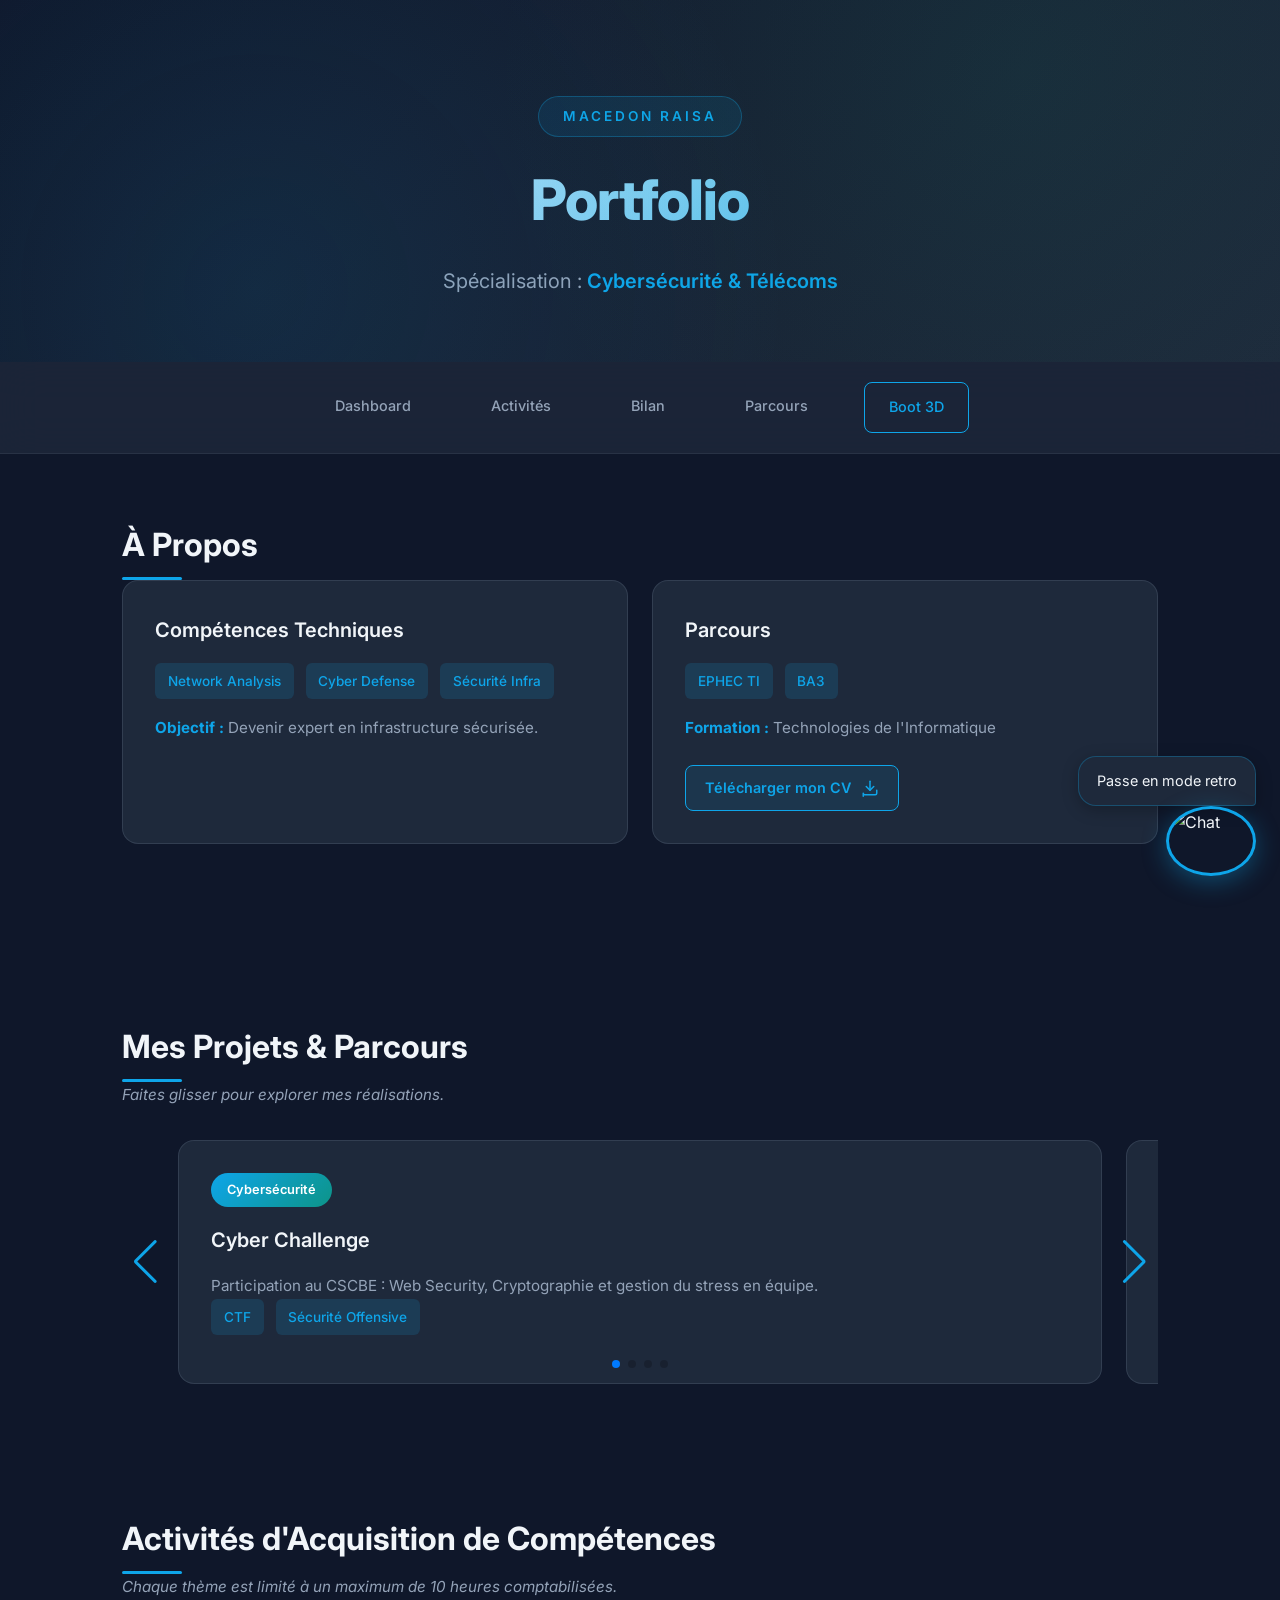
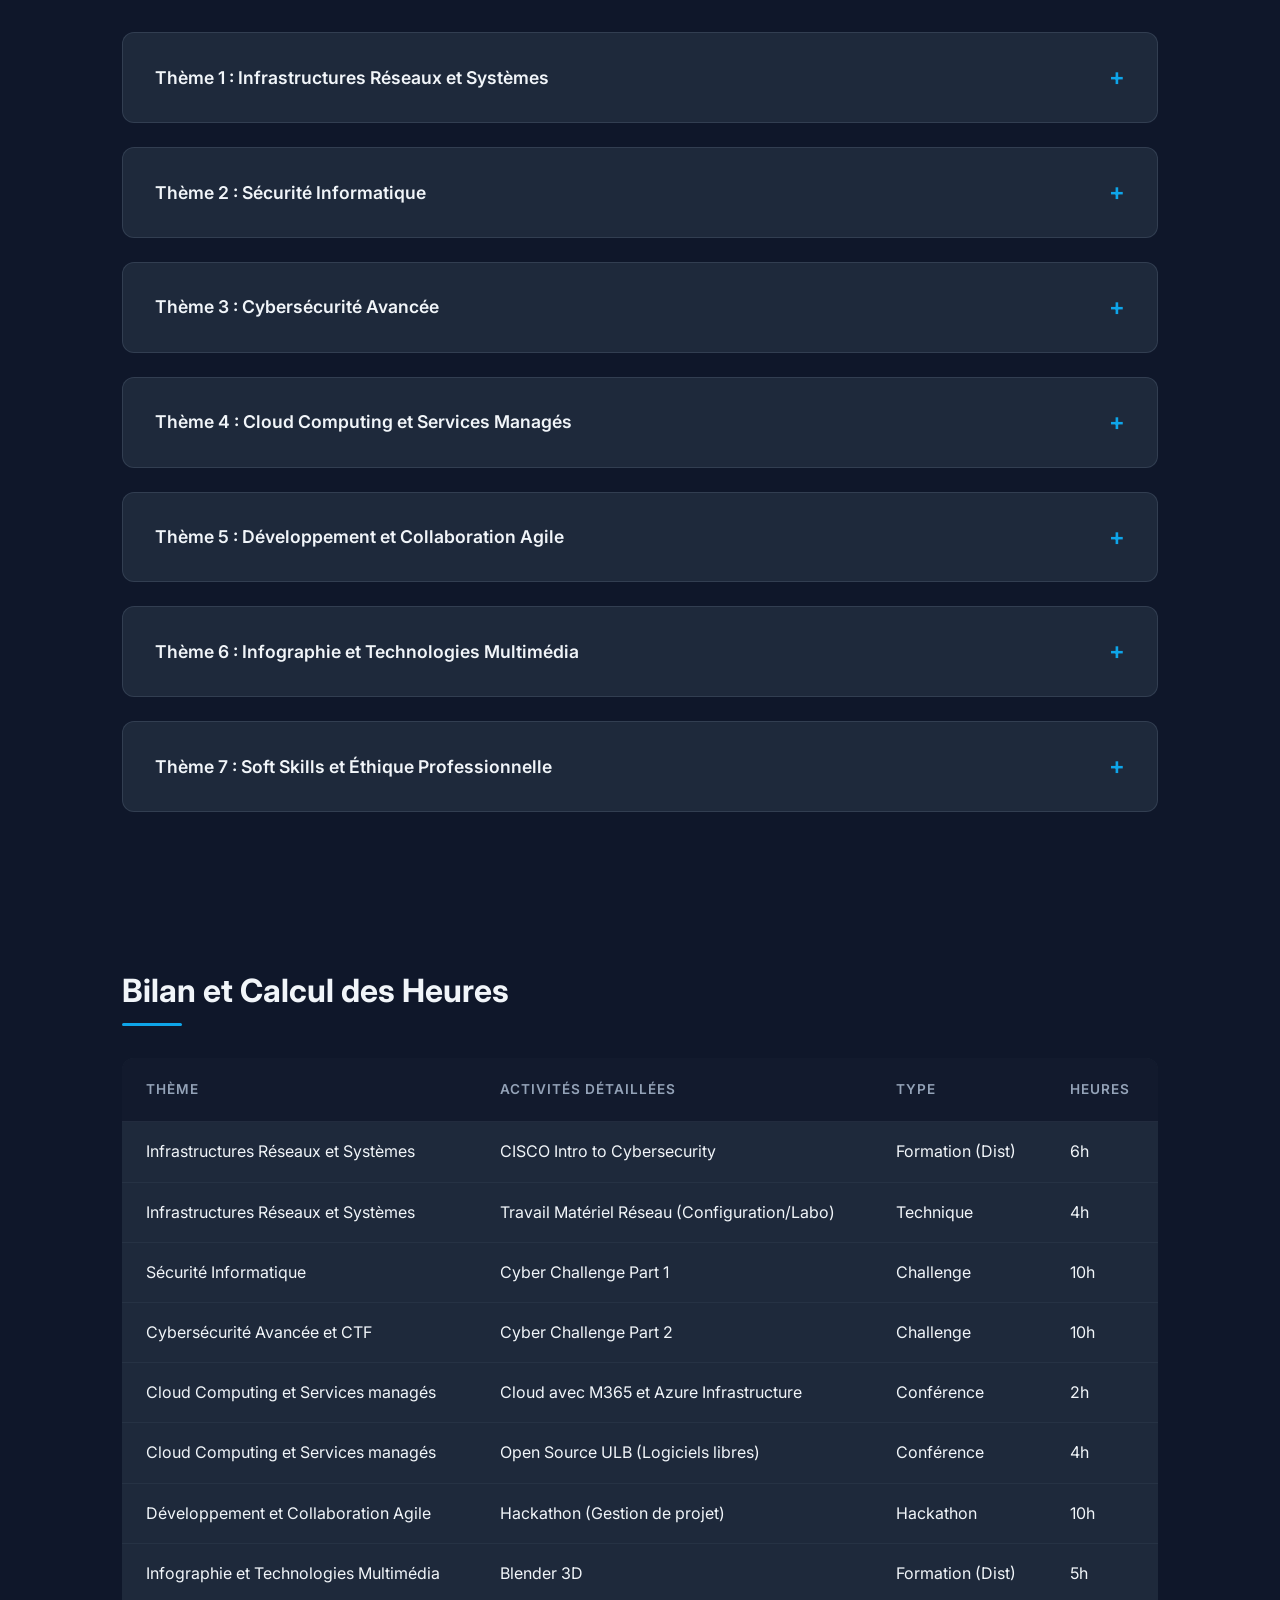
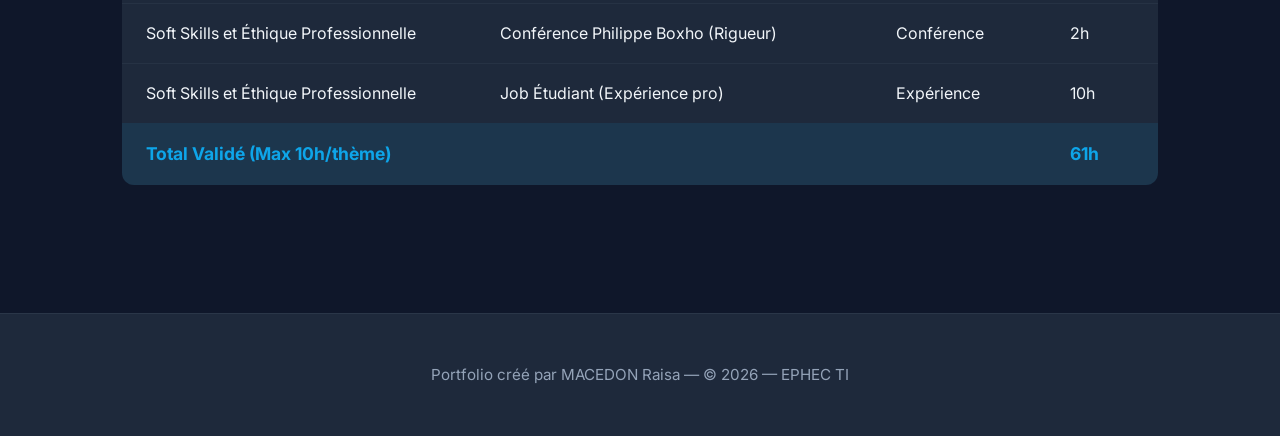
==== index.html @ e57b19bb "carroussel" ====
<!DOCTYPE html>
<html lang="fr">
<head>
    <meta charset="UTF-8">
    <meta name="viewport" content="width=device-width, initial-scale=1.0">
    <title>Portfolio IT | Spécialisation Cybersécurité & Télécoms</title>
    <link rel="stylesheet" href="style.css">
    <link rel="icon" href="data:,">
    <link rel="preconnect" href="https://fonts.googleapis.com">
    <link rel="preconnect" href="https://fonts.gstatic.com" crossorigin>
    <link href="https://fonts.googleapis.com/css2?family=Inter:wght@400;500;600;700;800&display=swap" rel="stylesheet">
        <!-- Styles Swiper -->
    <link rel="stylesheet" href="https://cdn.jsdelivr.net/npm/swiper@11/swiper-bundle.min.css" />
    <!-- Script Swiper -->
    <script src="https://cdn.jsdelivr.net/npm/swiper@11/swiper-bundle.min.js"></script>
</head>
<body>
    <div id="site-classique">
        <header>
            <p class="tagline">MACEDON RAISA</p>
            <h1>Portfolio </h1>
            <p>Spécialisation : <strong>Cybersécurité & Télécoms</strong></p>
        </header>

        <nav>
            <a href="#projet">Dashboard</a>
            <a href="#activites">Activités</a>
            <a href="#bilan">Bilan</a>
            <a href="#parcours">Parcours</a> <!-- Nouveau lien -->
            <a href="retro.html">Boot 3D</a>
        </nav>

        <section id="projet">
            <h2>À Propos</h2>
            <div class="grid-container">
                <div class="card" style="--index: 0">
                    <h3>Compétences Techniques</h3>
                    <div class="skills-grid">
                        <span>Network Analysis</span>
                        <span>Cyber Defense</span>
                        <span>Sécurité Infra</span>
                    </div>
                    <p><strong>Objectif :</strong> Devenir expert en infrastructure sécurisée.</p>
                </div>
                <div class="card" style="--index: 1">
                    <h3>Parcours</h3>
                    <div class="skills-grid">
                        <span>EPHEC TI</span>
                        <span>BA3</span>
                    </div>
                    <p><strong>Formation :</strong> Technologies de l'Informatique</p>
               
                    <a href="cv.pdf" download="CV_MACEDON_Raisa.pdf" class="download-btn">
                        <span>Télécharger mon CV</span>
                        <svg xmlns="http://www.w3.org/2000/svg" width="18" height="18" viewBox="0 0 24 24" fill="none" stroke="currentColor" stroke-width="2" stroke-linecap="round" stroke-linejoin="round"><path d="M21 15v4a2 2 0 0 1-2 2H5a2 2 0 0 1-2-2v4"></path><polyline points="7 10 12 15 17 10"></polyline><line x1="12" y1="15" x2="12" y2="3"></line></svg>
                    </a>
                </div>
            </div>
        </section>
        

        <section id="parcours">
            <h2>Mes Projets & Parcours</h2>
            <p class="info-note">Faites glisser pour explorer mes réalisations.</p>

            <!-- Slider container -->
            <div class="swiper mySwiper">
                <div class="swiper-wrapper">
                    <!-- Projet 1 -->
                    <div class="swiper-slide">
                        <div class="card">
                            <span class="hours-tag">Cybersécurité</span>
                            <h3>Cyber Challenge</h3>
                            <p>Participation au CSCBE : Web Security, Cryptographie et gestion du stress en équipe.</p>
                            <div class="skills-grid"><span>CTF</span><span>Sécurité Offensive</span></div>
                        </div>
                    </div>
                    <!-- Projet 2 -->
                    <div class="swiper-slide">
                        <div class="card">
                            <span class="hours-tag">Réseau</span>
                            <h3>Infrastructure CISCO</h3>
                            <p>Configuration de VLANs et NAT sur routeurs physiques pour isoler les flux critiques.</p>
                            <div class="skills-grid"><span>Cisco IOS</span><span>VLAN</span></div>
                        </div>
                    </div>
                    <!-- Projet 3 -->
                    <div class="swiper-slide">
                        <div class="card">
                            <span class="hours-tag">IA & Dev</span>
                            <h3>Hackathon BeCentral</h3>
                            <p>Création d'un prototype d'IA locale avec méthodes Agiles pour l'opérateur "Hey".</p>
                            <div class="skills-grid"><span>LLM</span><span>Agile</span></div>
                        </div>
                    </div>
                    <!-- Projet 4 -->
                    <div class="swiper-slide">
                        <div class="card">
                            <span class="hours-tag">3D Design</span>
                            <h3>Portfolio Blender</h3>
                            <p>Modélisation 3D et intégration Three.js pour une expérience utilisateur immersive.</p>
                            <div class="skills-grid"><span>3D</span><span>Three.js</span></div>
                        </div>
                    </div>
                </div>

                <!-- Navigation buttons (placés à l'extérieur du wrapper pour ne pas gêner) -->
                <div class="swiper-button-next"></div>
                <div class="swiper-button-prev"></div>
                <div class="swiper-pagination"></div>
            </div>
        </section>

        

        <section id="activites">
            <h2>Activités d'Acquisition de Compétences</h2>
            <p class="info-note">Chaque thème est limité à un maximum de 10 heures comptabilisées.</p>
            
            <details class="activity-card" id="theme-1">
                <summary>Thème 1 : Infrastructures Réseaux et Systèmes</summary>
                <div class="details-content">
                    <span class="hours-tag">10 Heures</span>
                    <p><strong>Activités :</strong> CISCO Intro to Cybersecurity (11/2023) & Labos Matériel Physique (04/2024)</p>
                    <div class="reflexion">
                        <strong>Analyse Réflexive</strong>
                        <p id="contenu-reflexion-1"></p>
                    </div>
                </div>
            </details>

            <details class="activity-card" id="theme-2">
                <summary>Thème 2 : Sécurité Informatique</summary>
                <div class="details-content">
                    <span class="hours-tag">10 Heures</span>
                    <p><strong>Activité :</strong> Cyber Challenge Part 1 (03/2023)</p>
                    <div class="reflexion">
                        <strong>Analyse Réflexive</strong>
                        <p id="contenu-reflexion-2"></p>
                    </div>
                </div>
            </details>

            <details class="activity-card" id="theme-3">
                <summary>Thème 3 : Cybersécurité Avancée</summary>
                <div class="details-content">
                    <span class="hours-tag">10 Heures</span>
                    <p><strong>Activité :</strong> Cyber Challenge Part 2 (03/2026)</p>
                    <div class="reflexion">
                        <strong>Analyse Réflexive</strong>
                        <p id="contenu-reflexion-3"></p>
                    </div>
                </div>
            </details>

            <details class="activity-card" id="theme-4">
                <summary>Thème 4 : Cloud Computing et Services Managés</summary>
                <div class="details-content">
                    <span class="hours-tag">6 Heures</span>
                    <p><strong>Activités :</strong> Conférence M365/Azure (11/2025) & Open Source ULB</p>
                    <div class="reflexion">
                        <strong>Analyse Réflexive</strong>
                        <p id="contenu-reflexion-4"></p>
                    </div>
                </div>
            </details>

            <details class="activity-card" id="theme-5">
                <summary>Thème 5 : Développement et Collaboration Agile</summary>
                <div class="details-content">
                    <span class="hours-tag">10 Heures</span>
                    <p><strong>Activité :</strong> Hackathon (Hey - BeCentral 03/2025)</p>
                    <div class="reflexion">
                        <strong>Analyse Réflexive</strong>
                        <p id="contenu-reflexion-5"></p>
                    </div>
                </div>
            </details>

            <details class="activity-card" id="theme-6">
                <summary>Thème 6 : Infographie et Technologies Multimédia</summary>
                <div class="details-content">
                    <span class="hours-tag">5 Heures</span>
                    <p><strong>Activité :</strong> Formation Blender 3D</p>
                    <div class="reflexion">
                        <strong>Analyse Réflexive</strong>
                        <p id="contenu-reflexion-6"></p>
                    </div>
                </div>
            </details>

            <details class="activity-card" id="theme-7">
                <summary>Thème 7 : Soft Skills et Éthique Professionnelle</summary>
                <div class="details-content">
                    <span class="hours-tag">10 Heures</span>
                    <p><strong>Activités :</strong> Conférence Boxho & Job Étudiant</p>
                    <div class="reflexion">
                        <strong>Analyse Réflexive</strong>
                        <p id="contenu-reflexion-7"></p>
                    </div>
                </div>
            </details>
        </section>

        <section id="bilan">
            <h2>Bilan et Calcul des Heures</h2>
            <table class="summary-table">
                <thead>
                    <tr>
                        <th>Thème</th>
                        <th>Activités détaillées</th>
                        <th>Type</th>
                        <th>Heures</th>
                    </tr>
                </thead>
                <tbody id="table-body"></tbody>
                <tfoot>
                    <tr class="total-row">
                        <td colspan="3">Total Validé (Max 10h/thème)</td>
                        <td id="total-hours">0h</td>
                    </tr>
                </tfoot>
            </table>
        </section>

        <footer>
            <p>Portfolio créé par MACEDON Raisa — © 2026 — EPHEC TI</p>
        </footer>
    </div>

    <script type="module" src="new-src/site.js"></script>
</body>
</html>
---- style.css ----
/* =========================================
   PALETTE DE COULEURS PROFESSIONNELLE
   ========================================= */
:root {
    --primary: #0f172a;        /* Bleu nuit profond */
    --secondary: #1e293b;      /* Gris ardoise foncé */
    --tertiary: #334155;       /* Gris moyen */
    --accent: #0ea5e9;         /* Bleu ciel professionnel */
    --accent-hover: #38bdf8;   /* Bleu clair */
    --text-light: #f1f5f9;    /* Blanc cassé */
    --text-muted: #94a3b8;     /* Gris clair */
    --border: #475569;        /* Bordures subtiles */
    --card-bg: #1e293b;       /* Fond des cartes */
    --success: #10b981;       /* Vert succès */
    --warning: #f59e0b;       /* Orange avertissement */
}

/* =========================================
   RESET & BASE
   ========================================= */
* {
    margin: 0;
    padding: 0;
    box-sizing: border-box;
}

body {
    background-color: var(--primary);
    color: var(--text-light);
    font-family: 'Inter', -apple-system, BlinkMacSystemFont, 'Segoe UI', Roboto, sans-serif;
    line-height: 1.7;
    overflow-x: hidden;
}

a {
    text-decoration: none;
    color: inherit;
    transition: all 0.3s ease;
}

/* =========================================
   HEADER HERO
   ========================================= */
header {
    text-align: center;
    padding: 6rem 2rem 4rem;
    background: linear-gradient(135deg, var(--primary) 0%, var(--secondary) 100%);
    position: relative;
    overflow: hidden;
}

header::before {
    content: '';
    position: absolute;
    top: 0;
    left: 0;
    right: 0;
    bottom: 0;
    background: 
        radial-gradient(circle at 20% 80%, rgba(14, 165, 233, 0.1) 0%, transparent 50%),
        radial-gradient(circle at 80% 20%, rgba(16, 185, 129, 0.08) 0%, transparent 50%);
    pointer-events: none;
}

.tagline {
    display: inline-block;
    font-size: 0.85rem;
    font-weight: 600;
    letter-spacing: 3px;
    text-transform: uppercase;
    color: var(--accent);
    margin-bottom: 1rem;
    padding: 0.5rem 1.5rem;
    background: rgba(14, 165, 233, 0.1);
    border-radius: 50px;
    border: 1px solid rgba(14, 165, 233, 0.3);
}

header h1 {
    font-size: 3.5rem;
    font-weight: 800;
    color: var(--text-light);
    margin-bottom: 1rem;
    letter-spacing: -1px;
    background: linear-gradient(135deg, var(--text-light) 0%, var(--accent) 100%);
    -webkit-background-clip: text;
    -webkit-text-fill-color: transparent;
    background-clip: text;
}

header p {
    font-size: 1.25rem;
    color: var(--text-muted);
    max-width: 600px;
    margin: 0 auto;
}

header p strong {
    color: var(--accent);
    font-weight: 600;
}

/* =========================================
   NAVIGATION
   ========================================= */
nav {
    display: flex;
    justify-content: center;
    gap: 2rem;
    padding: 1.25rem 2rem;
    background: rgba(30, 41, 59, 0.8);
    backdrop-filter: blur(20px);
    border-bottom: 1px solid rgba(71, 85, 105, 0.3);
    position: sticky;
    top: 0;
    z-index: 1000;
}

nav a {
    font-size: 0.9rem;
    font-weight: 500;
    color: var(--text-muted);
    padding: 0.75rem 1.5rem;
    border-radius: 8px;
    transition: all 0.3s ease;
}

nav a:hover {
    color: var(--text-light);
    background: rgba(14, 165, 233, 0.1);
}

nav a[href="retro.html"] {
    color: var(--accent);
    border: 1px solid var(--accent);
}

nav a[href="retro.html"]:hover {
    background: var(--accent);
    color: var(--primary);
}

/* =========================================
   SECTIONS
   ========================================= */
section {
    max-width: 1100px;
    margin: 0 auto;
    padding: 4rem 2rem;
}

section h2 {
    font-size: 2rem;
    font-weight: 700;
    color: var(--text-light);
    margin-bottom: 0.5rem;
    position: relative;
    display: inline-block;
}

section h2::after {
    content: '';
    position: absolute;
    bottom: -8px;
    left: 0;
    width: 60px;
    height: 3px;
    background: var(--accent);
    border-radius: 2px;
}

.info-note {
    color: var(--text-muted);
    font-size: 0.95rem;
    margin-bottom: 2rem;
    font-style: italic;
}

/* =========================================
   CARTES D'ACTIVITÉS
   ========================================= */
.grid-container {
    display: grid;
    grid-template-columns: repeat(auto-fit, minmax(300px, 1fr));
    gap: 1.5rem;
    margin-bottom: 3rem;
}

.card {
    background: var(--card-bg);
    border: 1px solid rgba(71, 85, 105, 0.5);
    border-radius: 16px;
    padding: 2rem;
    transition: all 0.4s ease;
    position: relative;
    overflow: hidden;
}

.card::before {
    content: '';
    position: absolute;
    top: 0;
    left: 0;
    right: 0;
    height: 3px;
    background: linear-gradient(90deg, var(--accent), var(--success));
    opacity: 0;
    transition: opacity 0.3s ease;
}

.card:hover {
    transform: translateY(-5px);
    border-color: var(--accent);
    box-shadow: 0 20px 40px rgba(0, 0, 0, 0.3);
}

.card:hover::before {
    opacity: 1;
}

.card h3 {
    font-size: 1.25rem;
    font-weight: 600;
    color: var(--text-light);
    margin-bottom: 1rem;
    border: none;
    padding: 0;
}

.skills-grid {
    display: flex;
    flex-wrap: wrap;
    gap: 0.75rem;
    margin-bottom: 1rem;
}

.skills-grid span {
    font-size: 0.85rem;
    padding: 0.4rem 0.8rem;
    background: rgba(14, 165, 233, 0.15);
    border-radius: 6px;
    color: var(--accent);
    font-weight: 500;
}

.card p {
    color: var(--text-muted);
    font-size: 0.95rem;
}

.card p strong {
    color: var(--accent);
}

/* =========================================
   ACTIVITÉS DÉTAILLÉES (DETAILS)
   ========================================= */
details.activity-card {
    background: var(--card-bg);
    border: 1px solid rgba(71, 85, 105, 0.5);
    border-radius: 12px;
    margin-bottom: 1.5rem;
    overflow: hidden;
    transition: all 0.3s ease;
}

details.activity-card:hover {
    border-color: rgba(14, 165, 233, 0.5);
}

details.activity-card summary {
    padding: 1.5rem 2rem;
    font-size: 1.1rem;
    font-weight: 600;
    color: var(--text-light);
    cursor: pointer;
    display: flex;
    justify-content: space-between;
    align-items: center;
    list-style: none;
}

details.activity-card summary::-webkit-details-marker {
    display: none;
}

details.activity-card summary::after {
    content: '+';
    font-size: 1.5rem;
    color: var(--accent);
    transition: transform 0.3s ease;
}

details[open].activity-card summary::after {
    transform: rotate(45deg);
}

.details-content {
    padding: 0 2rem 2rem;
    border-top: 1px solid rgba(71, 85, 105, 0.3);
}

.hours-tag {
    display: inline-block;
    font-size: 0.8rem;
    font-weight: 600;
    padding: 0.4rem 1rem;
    background: linear-gradient(135deg, var(--accent), #0d9488);
    color: white;
    border-radius: 50px;
    margin-bottom: 1rem;
}

.details-content p {
    color: var(--text-muted);
    margin-bottom: 1rem;
}

.details-content strong {
    color: var(--text-light);
}

/* =========================================
   REFLEXION
   ========================================= */
.reflexion {
    background: rgba(15, 23, 42, 0.6);
    border-left: 3px solid var(--accent);
    padding: 1.5rem;
    border-radius: 0 8px 8px 0;
    margin-top: 1rem;
}

.reflexion strong {
    color: var(--accent);
    font-size: 0.9rem;
    text-transform: uppercase;
    letter-spacing: 1px;
}

.reflexion p {
    margin-top: 0.75rem;
    color: var(--text-light);
    font-style: normal;
    line-height: 1.8;
}

/* =========================================
   TABLEAU BILAN
   ========================================= */
.summary-table {
    width: 100%;
    border-collapse: separate;
    border-spacing: 0;
    margin-top: 2rem;
    background: var(--card-bg);
    border-radius: 12px;
    overflow: hidden;
}

.summary-table thead {
    background: rgba(15, 23, 42, 0.8);
}

.summary-table th {
    text-align: left;
    padding: 1.25rem 1.5rem;
    font-size: 0.85rem;
    font-weight: 600;
    color: var(--text-muted);
    text-transform: uppercase;
    letter-spacing: 1px;
    border-bottom: 1px solid rgba(71, 85, 105, 0.3);
}

.summary-table td {
    padding: 1rem 1.5rem;
    border-bottom: 1px solid rgba(71, 85, 105, 0.2);
    color: var(--text-light);
}

.summary-table tr:last-child td {
    border-bottom: none;
}

.summary-table tbody tr:hover {
    background: rgba(14, 165, 233, 0.05);
}

.total-row {
    background: rgba(14, 165, 233, 0.1) !important;
}

.total-row td {
    font-weight: 700;
    color: var(--accent) !important;
    font-size: 1.1rem;
}

/* =========================================
   FOOTER
   ========================================= */
footer {
    text-align: center;
    padding: 3rem 2rem;
    background: var(--secondary);
    border-top: 1px solid rgba(71, 85, 105, 0.3);
    margin-top: 4rem;
}

footer p {
    color: var(--text-muted);
    font-size: 0.95rem;
}

/* =========================================
   ANIMATIONS
   ========================================= */
@keyframes fadeInUp {
    from {
        opacity: 0;
        transform: translateY(30px);
    }
    to {
        opacity: 1;
        transform: translateY(0);
    }
}

@keyframes pulse {
    0%, 100% {
        opacity: 1;
    }
    50% {
        opacity: 0.7;
    }
}

.card, details.activity-card {
    animation: fadeInUp 0.6s ease forwards;
    animation-delay: calc(var(--index, 0) * 0.1s);
}

/* =========================================
   RESPONSIVE
   ========================================= */
@media (max-width: 768px) {
    header h1 {
        font-size: 2.5rem;
    }
    
    nav {
        flex-wrap: wrap;
        gap: 0.5rem;
    }
    
    nav a {
        padding: 0.5rem 1rem;
        font-size: 0.85rem;
    }
    
    section {
        padding: 2rem 1rem;
    }
    
    .grid-container {
        grid-template-columns: 1fr;
    }
}

/* =========================================
   CHAT BOT GIF
   ========================================= */
#chat-bot {
    position: fixed;
    bottom: 24px;
    right: 24px;
    z-index: 9999;
    display: flex;
    flex-direction: column;
    align-items: flex-end;
    gap: 10px;
}

.chat-link {
    display: flex;
    flex-direction: column;
    align-items: flex-end;
    text-decoration: none;
}

.chat-message {
    background: var(--secondary);
    color: var(--text-light);
    padding: 12px 18px;
    border-radius: 18px 18px 4px 18px;
    font-size: 0.9rem;
    box-shadow: 0 4px 16px rgba(0, 0, 0, 0.25);
    border: 1px solid rgba(14, 165, 233, 0.3);
    max-width: 220px;
    animation: messageAppear 0.4s ease;
}

.chat-gif {
    width: 90px;
    height: 70px;
    border-radius: 50%;
    border: 3px solid var(--accent);
    box-shadow: 0 6px 24px rgba(14, 165, 233, 0.35);
    transition: transform 0.3s ease, box-shadow 0.3s ease;
}

.chat-gif:hover {
    transform: scale(1.08);
    box-shadow: 0 8px 30px rgba(14, 165, 233, 0.5);
}

@keyframes messageAppear {
    from {
        opacity: 0;
        transform: translateY(12px) scale(0.95);
    }
    to {
        opacity: 1;
        transform: translateY(0) scale(1);
    }
}


.download-btn {
    display: inline-flex;
    align-items: center;
    gap: 10px;
    margin-top: 1.5rem;
    padding: 0.6rem 1.2rem;
    background: rgba(14, 165, 233, 0.1);
    border: 1px solid var(--accent);
    border-radius: 8px;
    color: var(--accent) !important;
    font-size: 0.9rem;
    font-weight: 600;
    transition: all 0.3s ease;
}

.download-btn:hover {
    background: var(--accent);
    color: var(--primary) !important;
    transform: translateY(-2px);
    box-shadow: 0 4px 12px rgba(14, 165, 233, 0.3);
}

.download-btn svg {
    transition: transform 0.3s ease;
}

.download-btn:hover svg {
    transform: translateY(2px);
}

.swiper-button-next,
.swiper-button-prev {
    color: var(--accent) !important;
    background: none;
    border: none;
    width: 40px;
    height: 40px;
}

.swiper-button-next::after,
.swiper-button-prev::after {
    font-size: 1.2rem;
}

.mySwiper {
    padding: 0 56px !important;
}
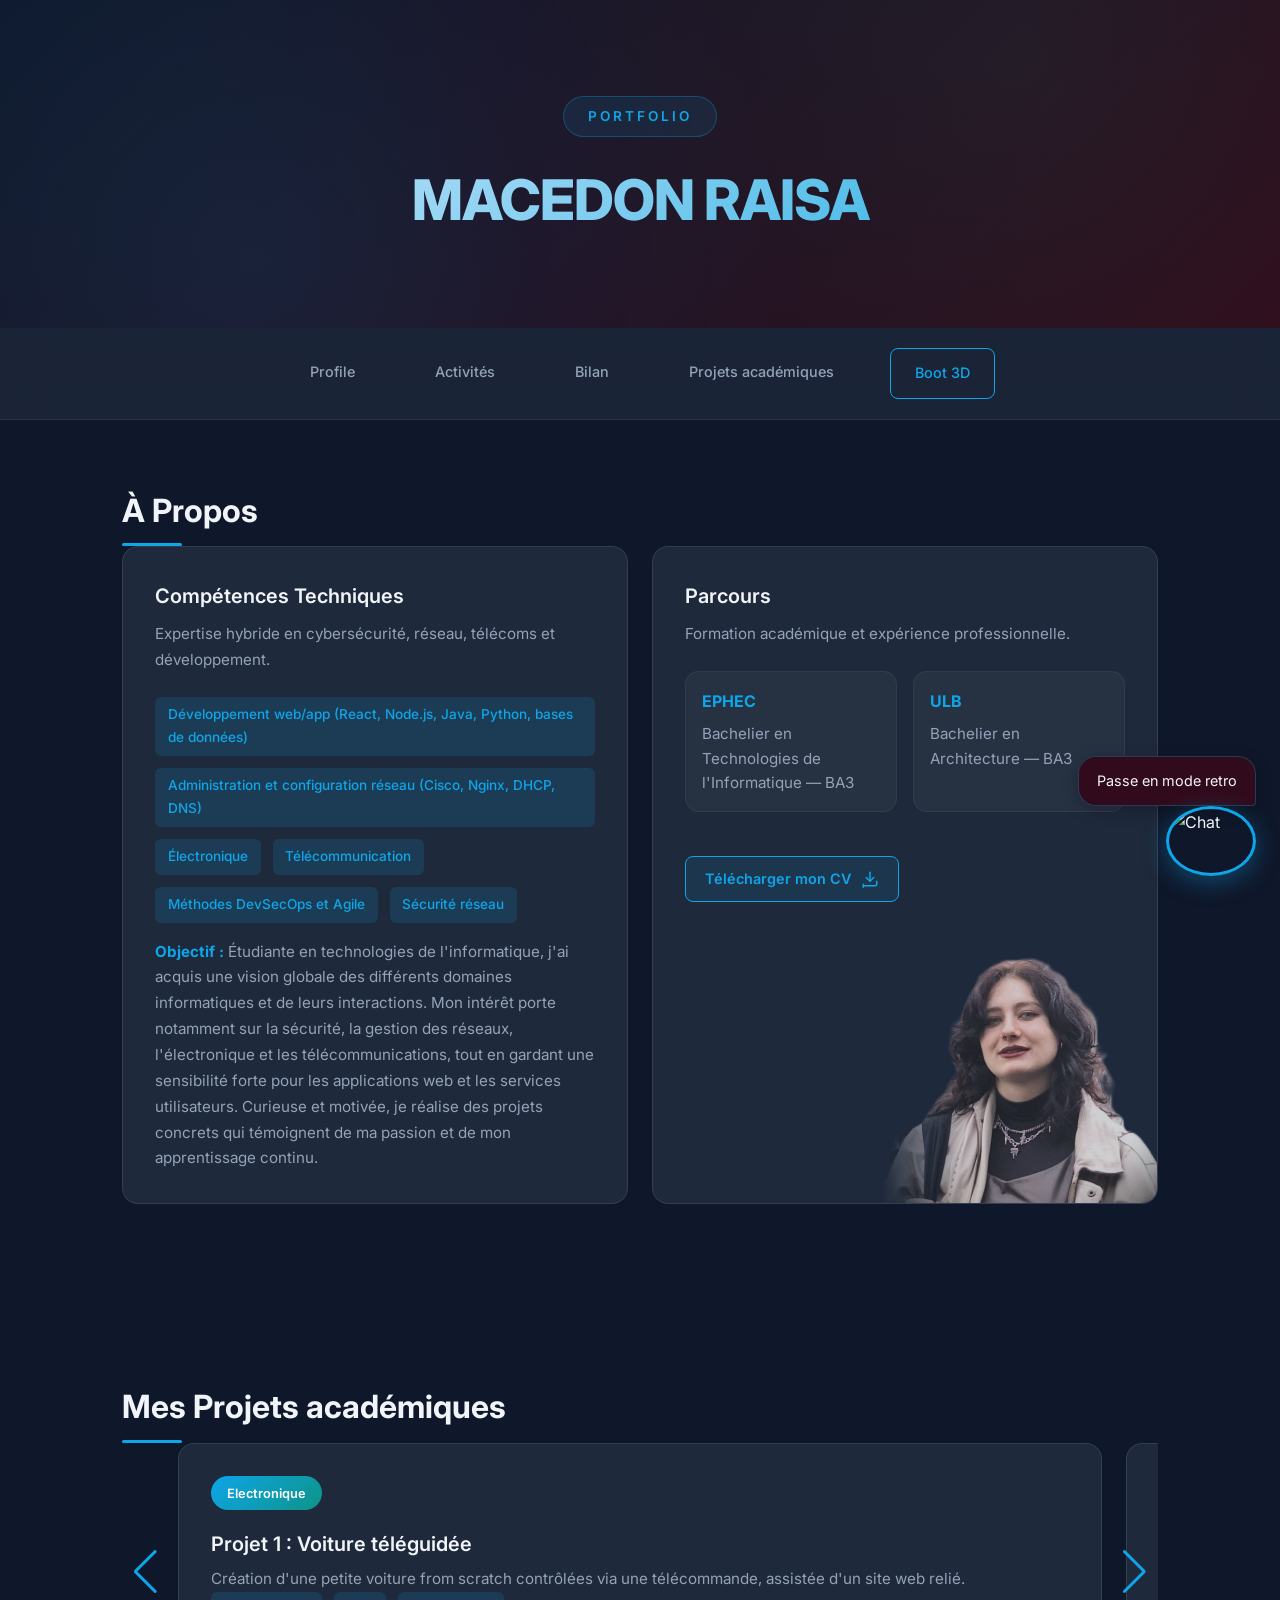
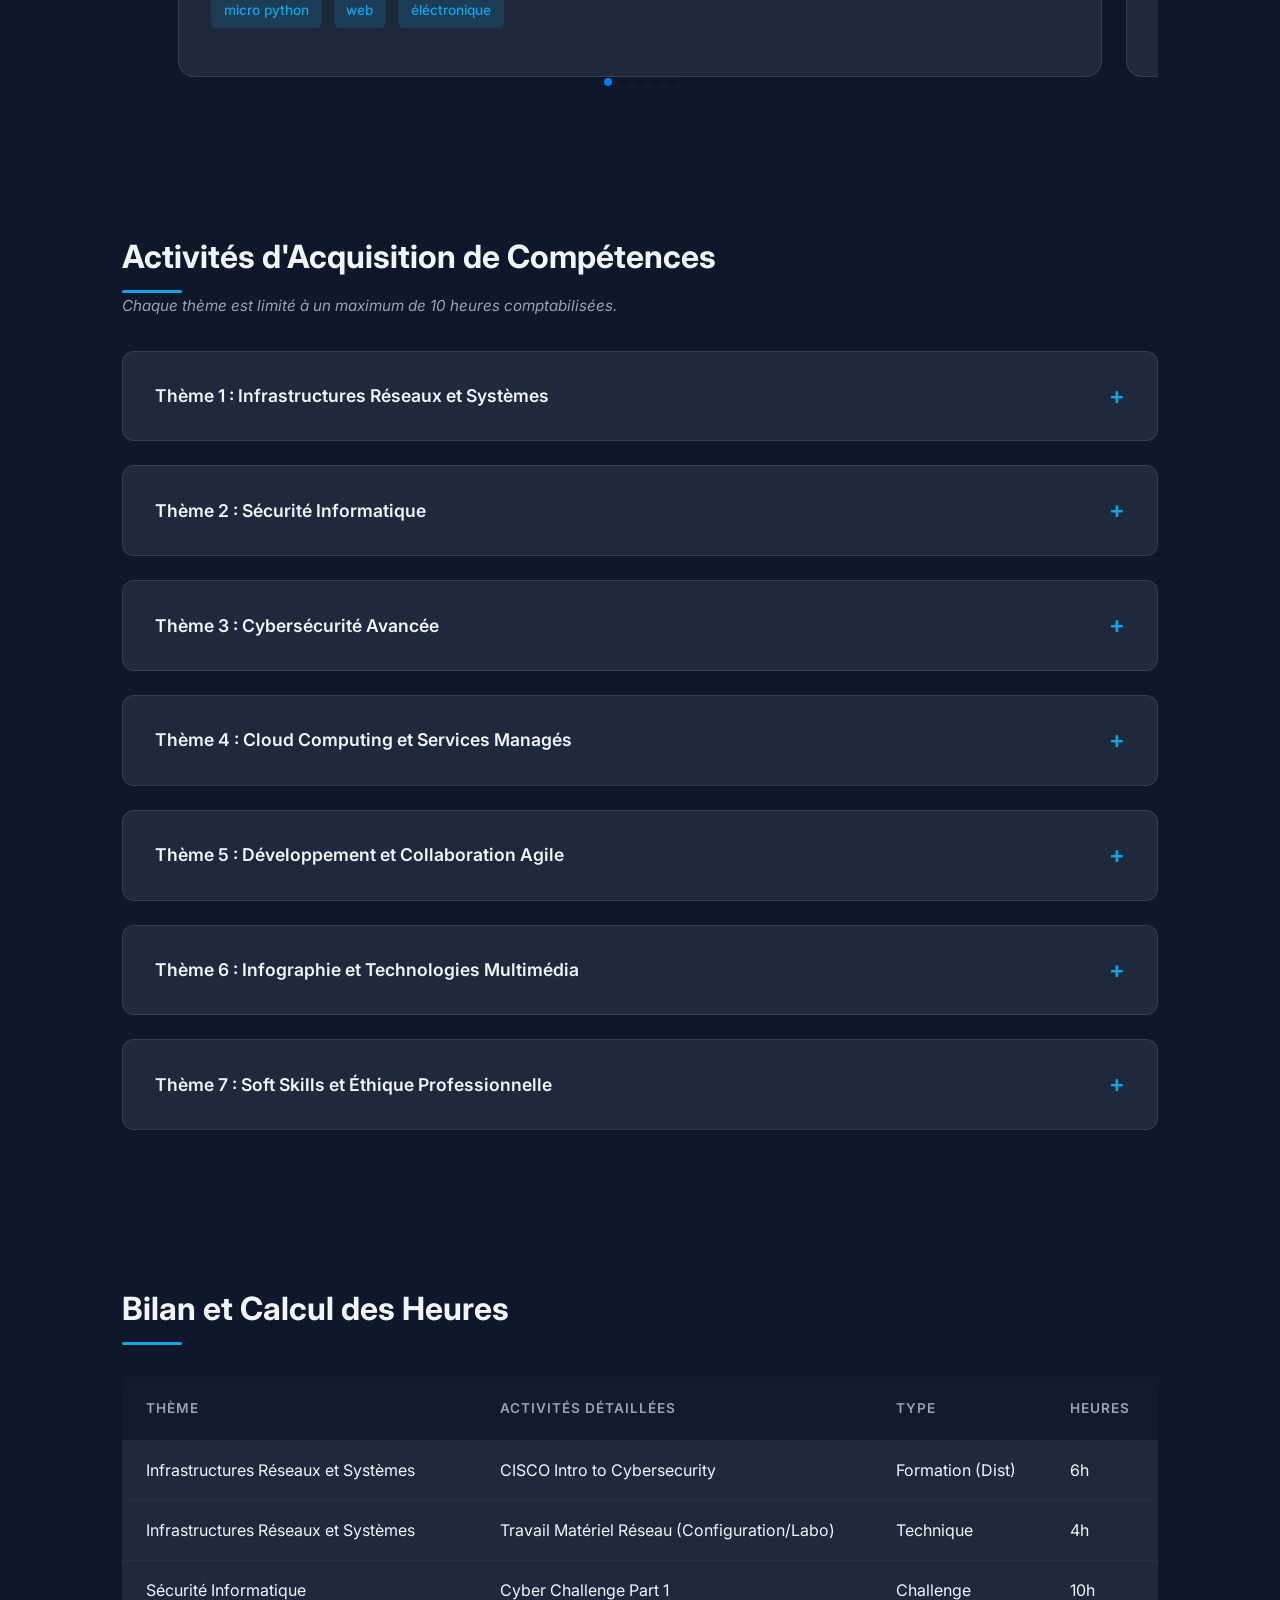
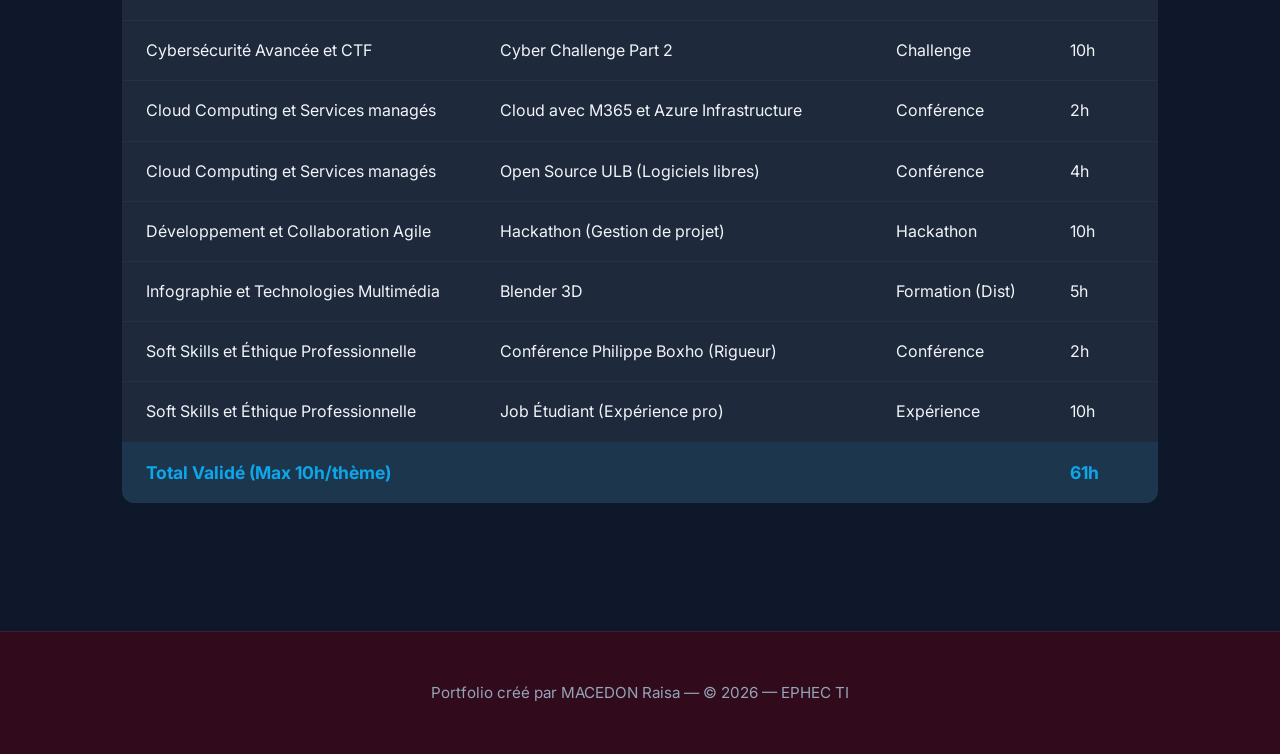
==== commit 06a56b99: "retouches" ====
--- a/index.html
+++ b/index.html
@@ -17,16 +17,15 @@
 <body>
     <div id="site-classique">
         <header>
-            <p class="tagline">MACEDON RAISA</p>
-            <h1>Portfolio </h1>
-            <p>Spécialisation : <strong>Cybersécurité & Télécoms</strong></p>
+            <p class="tagline">Portfolio</p>
+            <h1>MACEDON RAISA </h1>
         </header>
 
         <nav>
-            <a href="#projet">Dashboard</a>
+            <a href="#projet">Profile</a>
             <a href="#activites">Activités</a>
             <a href="#bilan">Bilan</a>
-            <a href="#parcours">Parcours</a> <!-- Nouveau lien -->
+            <a href="#projets">Projets académiques</a>
             <a href="retro.html">Boot 3D</a>
         </nav>
 
@@ -34,34 +33,52 @@
             <h2>À Propos</h2>
             <div class="grid-container">
                 <div class="card" style="--index: 0">
-                    <h3>Compétences Techniques</h3>
+                    <div class="card-header-row">
+                        <div>
+                            <h3>Compétences Techniques</h3>
+                            <p class="card-subtitle">Expertise hybride en cybersécurité, réseau, télécoms et développement.</p>
+                        </div>
+                    </div>
                     <div class="skills-grid">
-                        <span>Network Analysis</span>
-                        <span>Cyber Defense</span>
-                        <span>Sécurité Infra</span>
-                    </div>
-                    <p><strong>Objectif :</strong> Devenir expert en infrastructure sécurisée.</p>
-                </div>
-                <div class="card" style="--index: 1">
-                    <h3>Parcours</h3>
-                    <div class="skills-grid">
-                        <span>EPHEC TI</span>
-                        <span>BA3</span>
-                    </div>
-                    <p><strong>Formation :</strong> Technologies de l'Informatique</p>
-               
+                        <span>Développement web/app (React, Node.js, Java, Python, bases de données)</span>
+                        <span>Administration et configuration réseau (Cisco, Nginx, DHCP, DNS)</span>
+                        <span>Électronique</span>
+                        <span>Télécommunication</span>
+                        <span>Méthodes DevSecOps et Agile</span>
+                        <span>Sécurité réseau</span>
+                    </div>
+                    <p><strong>Objectif :</strong> Étudiante en technologies de l'informatique, j'ai acquis une vision globale des différents domaines informatiques et de leurs interactions. Mon intérêt porte notamment sur la sécurité, la gestion des réseaux, l'électronique et les télécommunications, tout en gardant une sensibilité forte pour les applications web et les services utilisateurs. Curieuse et motivée, je réalise des projets concrets qui témoignent de ma passion et de mon apprentissage continu.</p>
+                </div>
+                <div class="card profile-card" style="--index: 1">
+                    <div class="card-header-row">
+                        <div>
+                            <h3>Parcours</h3>
+                            <p class="card-subtitle">Formation académique et expérience professionnelle.</p>
+                        </div>
+                    </div>
+                    <div class="journey-grid">
+                        <div class="journey-item">
+                            <h4>EPHEC</h4>
+                            <p>Bachelier en Technologies de l'Informatique — BA3</p>
+                        </div>
+                        <div class="journey-item">
+                            <h4>ULB</h4>
+                            <p>Bachelier en Architecture — BA3</p>
+                        </div>
+                    </div>
                     <a href="cv.pdf" download="CV_MACEDON_Raisa.pdf" class="download-btn">
                         <span>Télécharger mon CV</span>
                         <svg xmlns="http://www.w3.org/2000/svg" width="18" height="18" viewBox="0 0 24 24" fill="none" stroke="currentColor" stroke-width="2" stroke-linecap="round" stroke-linejoin="round"><path d="M21 15v4a2 2 0 0 1-2 2H5a2 2 0 0 1-2-2v4"></path><polyline points="7 10 12 15 17 10"></polyline><line x1="12" y1="15" x2="12" y2="3"></line></svg>
                     </a>
-                </div>
+                    <img src="img/moi.png" alt="Portrait de Raisa Macedon" class="profile-photo">
+
+                </div>
+
             </div>
         </section>
-        
-
-        <section id="parcours">
-            <h2>Mes Projets & Parcours</h2>
-            <p class="info-note">Faites glisser pour explorer mes réalisations.</p>
+
+        <section id="projets">
+            <h2>Mes Projets académiques</h2>
 
             <!-- Slider container -->
             <div class="swiper mySwiper">
@@ -69,37 +86,47 @@
                     <!-- Projet 1 -->
                     <div class="swiper-slide">
                         <div class="card">
-                            <span class="hours-tag">Cybersécurité</span>
-                            <h3>Cyber Challenge</h3>
-                            <p>Participation au CSCBE : Web Security, Cryptographie et gestion du stress en équipe.</p>
-                            <div class="skills-grid"><span>CTF</span><span>Sécurité Offensive</span></div>
+                            <span class="hours-tag">Electronique</span>
+                            <h3>Projet 1 : Voiture téléguidée</h3>
+                            <p>Création d'une petite voiture from scratch contrôlées via une télécommande, assistée d'un site web relié.</p>
+                            <div class="skills-grid"><span>micro python</span><span>web</span><span>éléctronique</span></div>
                         </div>
                     </div>
                     <!-- Projet 2 -->
                     <div class="swiper-slide">
                         <div class="card">
-                            <span class="hours-tag">Réseau</span>
-                            <h3>Infrastructure CISCO</h3>
-                            <p>Configuration de VLANs et NAT sur routeurs physiques pour isoler les flux critiques.</p>
-                            <div class="skills-grid"><span>Cisco IOS</span><span>VLAN</span></div>
+                            <span class="hours-tag">Développement</span>
+                            <h3>Projet 2 : Programme de Gestion de Détective</h3>
+                            <p>Développement d'un programme pour un détective fictif l'aidant à gérer entièrement ses équipes et enquêtes.</p>
+                            <div class="skills-grid"><span>python</span><span>mySQL</span></div>
                         </div>
                     </div>
                     <!-- Projet 3 -->
                     <div class="swiper-slide">
                         <div class="card">
-                            <span class="hours-tag">IA & Dev</span>
-                            <h3>Hackathon BeCentral</h3>
-                            <p>Création d'un prototype d'IA locale avec méthodes Agiles pour l'opérateur "Hey".</p>
-                            <div class="skills-grid"><span>LLM</span><span>Agile</span></div>
+                            <span class="hours-tag">Développement</span>
+                            <h3>Projet 3 : Site Web de Gestion de Tournoi eSport</h3>
+                            <p>Développement d'un site web pour la gestion d'un tournois eSport organisé dans l'école.</p>
+                            <div class="skills-grid"><span>full stack MERN</span><span>hébergement sur VPS</span></div>
                         </div>
                     </div>
                     <!-- Projet 4 -->
                     <div class="swiper-slide">
                         <div class="card">
-                            <span class="hours-tag">3D Design</span>
-                            <h3>Portfolio Blender</h3>
-                            <p>Modélisation 3D et intégration Three.js pour une expérience utilisateur immersive.</p>
-                            <div class="skills-grid"><span>3D</span><span>Three.js</span></div>
+                            <span class="hours-tag">Développement</span>
+                            <h3>Projet 4 : Application de Messagerie E2EE</h3>
+                            <p>Développement d'une application mobile de messagerie et réseau social E2EE.</p>
+                            <div class="skills-grid"><span>Kotlin</span><span>Security</span></div>
+                        </div>
+                    </div>
+                    <!-- Projet 5 -->
+                    <div class="swiper-slide">
+                        <div class="card">
+                            <span class="hours-tag">Infographie</span>
+                            <h3>Projet 5 : Identification du Type de Clavier</h3>
+                            <p>Développer un système capable d'identifier le type de clavier utilisé (AZERTY, QWERTY US,etc.) sur base d’un traitement d’image du
+clavier..</p>
+                            <div class="skills-grid"><span>traitement d'image</span><span>OpenCV</span></div>
                         </div>
                     </div>
                 </div>
--- a/style.css
+++ b/style.css
@@ -3,15 +3,15 @@
    ========================================= */
 :root {
     --primary: #0f172a;        /* Bleu nuit profond */
-    --secondary: #1e293b;      /* Gris ardoise foncé */
-    --tertiary: #334155;       /* Gris moyen */
+    --secondary: #310b1b;      /* Gris ardoise foncé */
+    --tertiary: #2c0912;       /* Gris moyen */
     --accent: #0ea5e9;         /* Bleu ciel professionnel */
-    --accent-hover: #38bdf8;   /* Bleu clair */
+    --accent-hover: #2c0912;   /* Bleu clair */
     --text-light: #f1f5f9;    /* Blanc cassé */
     --text-muted: #94a3b8;     /* Gris clair */
     --border: #475569;        /* Bordures subtiles */
     --card-bg: #1e293b;       /* Fond des cartes */
-    --success: #10b981;       /* Vert succès */
+    --success: #0a0b0b;       /* Vert succès */
     --warning: #f59e0b;       /* Orange avertissement */
 }
 
@@ -222,9 +222,79 @@
     font-size: 1.25rem;
     font-weight: 600;
     color: var(--text-light);
-    margin-bottom: 1rem;
+    margin-bottom: 0.35rem;
     border: none;
     padding: 0;
+}
+
+.card-header-row {
+    display: flex;
+    align-items: flex-start;
+    justify-content: space-between;
+    gap: 1rem;
+    margin-bottom: 1.5rem;
+}
+
+.card-subtitle {
+    font-size: 0.95rem;
+    color: var(--text-muted);
+    margin-top: 0.5rem;
+    max-width: 56ch;
+}
+
+.profile-card {
+    position: relative;
+    overflow: hidden;
+}
+
+.profile-card > *:not(.profile-photo) {
+    position: relative;
+    z-index: 1;
+}
+
+.profile-photo {
+    position: absolute;
+    bottom: 0;
+    right: 0;
+    width: min(300px, 55%);
+    max-height: calc(100% - 5rem); /* S'arrête avant le bouton téléchargement */
+    height: auto;
+    object-fit: cover;
+    object-position: top center;
+    border-radius: 20px 0 0 0;
+    z-index: 0;
+    opacity: 0.88;
+    mask-image: linear-gradient(to right, rgba(0,0,0,0) 0%, rgba(0,0,0,1) 30%);
+    mask-composite: intersect;
+    -webkit-mask-image:  linear-gradient(to right, rgba(0,0,0,0) 0%, rgba(0,0,0,1) 30%);
+    -webkit-mask-composite: source-in;
+    margin: 0;
+}
+
+.journey-grid {
+    display: grid;
+    grid-template-columns: repeat(auto-fit, minmax(180px, 1fr));
+    gap: 1rem;
+    margin-bottom: 1.25rem;
+}
+
+.journey-item {
+    background: rgba(255, 255, 255, 0.04);
+    border: 1px solid rgba(71, 85, 105, 0.35);
+    border-radius: 14px;
+    padding: 1rem;
+}
+
+.journey-item h4 {
+    margin-bottom: 0.45rem;
+    color: var(--accent);
+    font-size: 1rem;
+}
+
+.journey-item p {
+    color: var(--text-muted);
+    font-size: 0.92rem;
+    line-height: 1.6;
 }
 
 .skills-grid {
@@ -465,6 +535,15 @@
     
     .grid-container {
         grid-template-columns: 1fr;
+    }
+
+    .profile-card {
+        padding-bottom: 0;
+    }
+
+    .profile-photo {
+        width: min(160px, 45%);
+        max-height: calc(100% - 8rem);
     }
 }
 
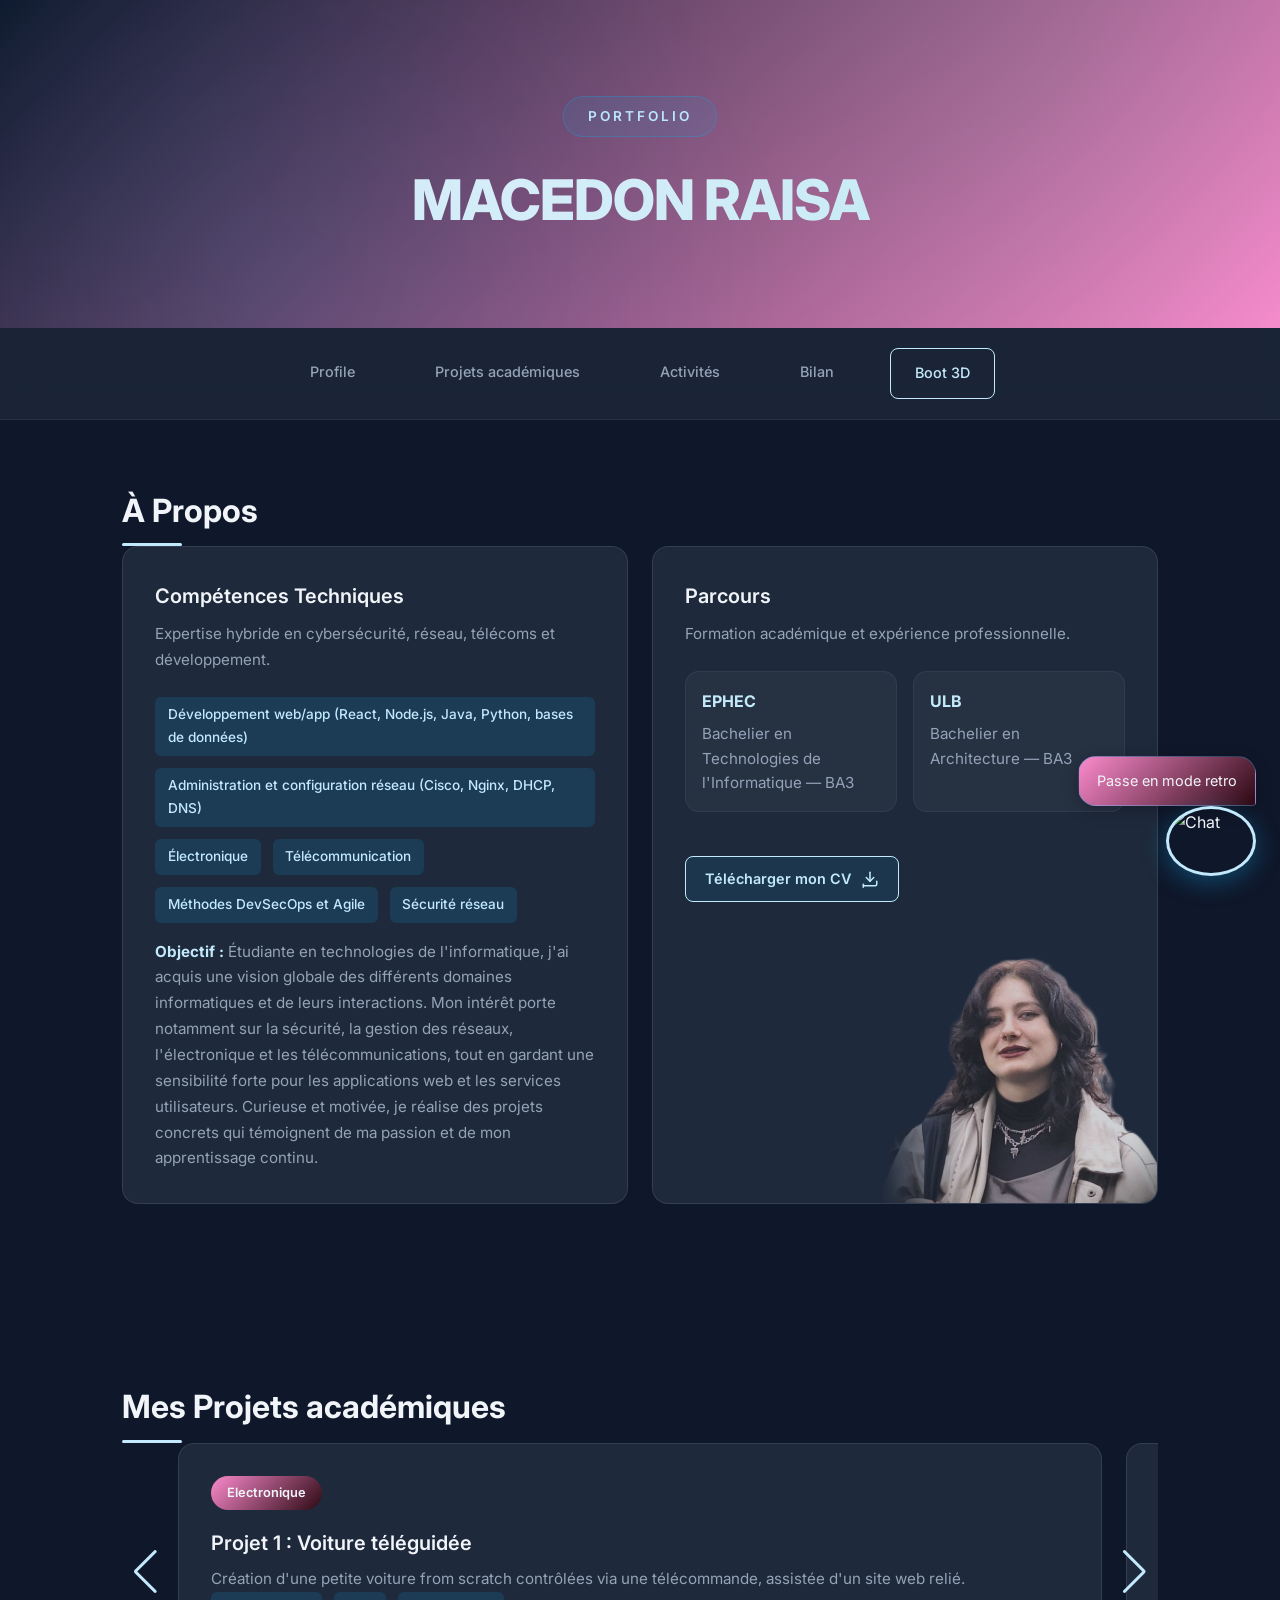
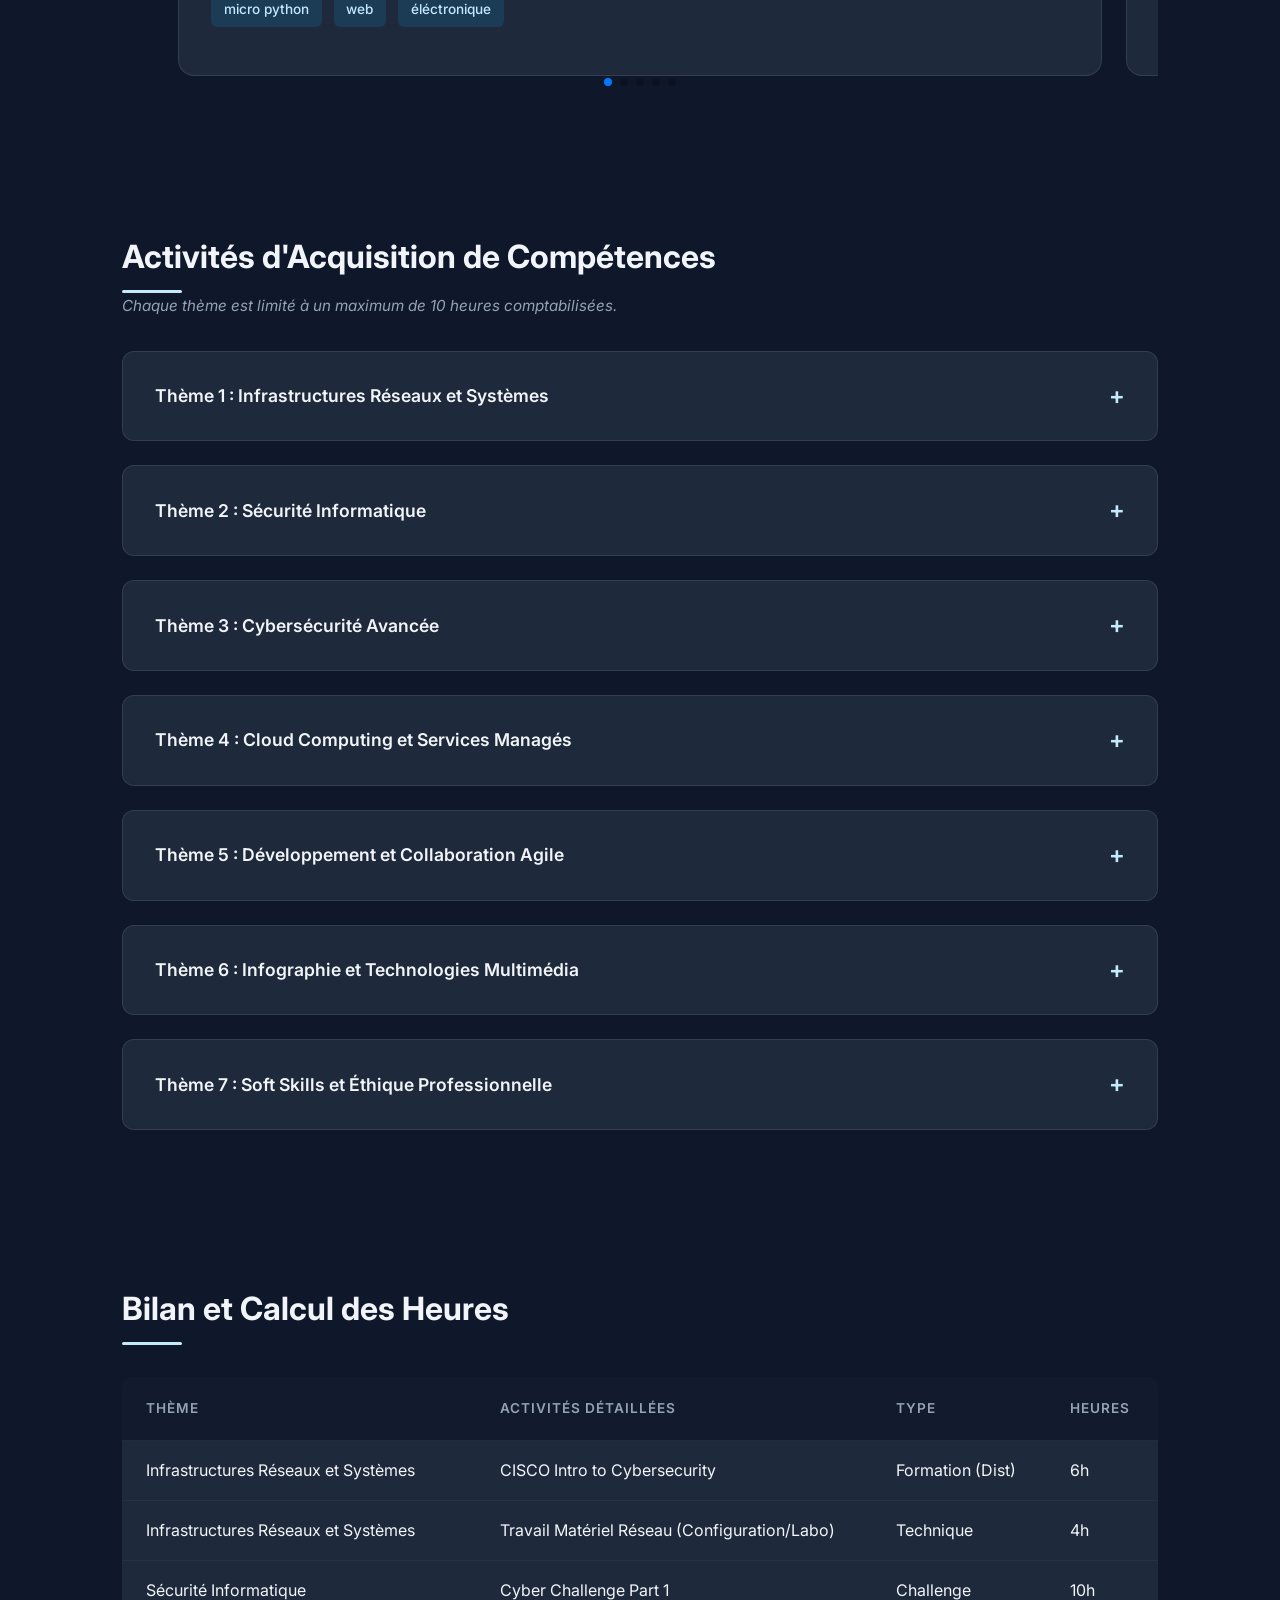
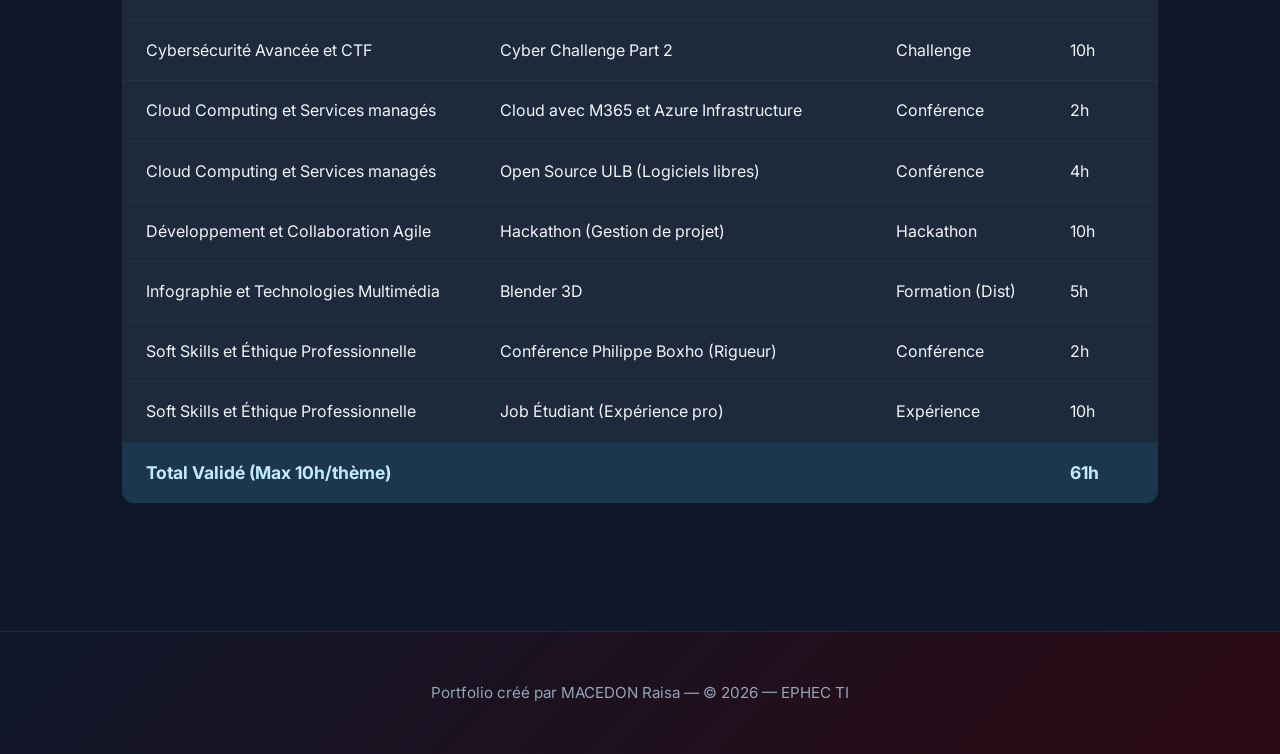
==== commit 60a77a69: "ca roule" ====
--- a/index.html
+++ b/index.html
@@ -23,9 +23,9 @@
 
         <nav>
             <a href="#projet">Profile</a>
+            <a href="#projets">Projets académiques</a>
             <a href="#activites">Activités</a>
             <a href="#bilan">Bilan</a>
-            <a href="#projets">Projets académiques</a>
             <a href="retro.html">Boot 3D</a>
         </nav>
 
--- a/style.css
+++ b/style.css
@@ -3,9 +3,9 @@
    ========================================= */
 :root {
     --primary: #0f172a;        /* Bleu nuit profond */
-    --secondary: #310b1b;      /* Gris ardoise foncé */
+    --secondary: #fb8acd;      /* Gris ardoise foncé */
     --tertiary: #2c0912;       /* Gris moyen */
-    --accent: #0ea5e9;         /* Bleu ciel professionnel */
+    --accent: #c3eafc;         /* Bleu ciel professionnel */
     --accent-hover: #2c0912;   /* Bleu clair */
     --text-light: #f1f5f9;    /* Blanc cassé */
     --text-muted: #94a3b8;     /* Gris clair */
@@ -262,7 +262,7 @@
     object-fit: cover;
     object-position: top center;
     border-radius: 20px 0 0 0;
-    z-index: 0;
+    z-index: 50;
     opacity: 0.88;
     mask-image: linear-gradient(to right, rgba(0,0,0,0) 0%, rgba(0,0,0,1) 30%);
     mask-composite: intersect;
@@ -375,8 +375,8 @@
     font-size: 0.8rem;
     font-weight: 600;
     padding: 0.4rem 1rem;
-    background: linear-gradient(135deg, var(--accent), #0d9488);
-    color: white;
+    background: linear-gradient(135deg, var(--secondary), var(--tertiary));
+    color: var(--text-light);
     border-radius: 50px;
     margin-bottom: 1rem;
 }
@@ -473,7 +473,7 @@
 footer {
     text-align: center;
     padding: 3rem 2rem;
-    background: var(--secondary);
+    background: linear-gradient(135deg, var(--primary), var(--tertiary));
     border-top: 1px solid rgba(71, 85, 105, 0.3);
     margin-top: 4rem;
 }
@@ -569,7 +569,7 @@
 }
 
 .chat-message {
-    background: var(--secondary);
+    background: linear-gradient(135deg, var(--secondary), var(--tertiary));
     color: var(--text-light);
     padding: 12px 18px;
     border-radius: 18px 18px 4px 18px;
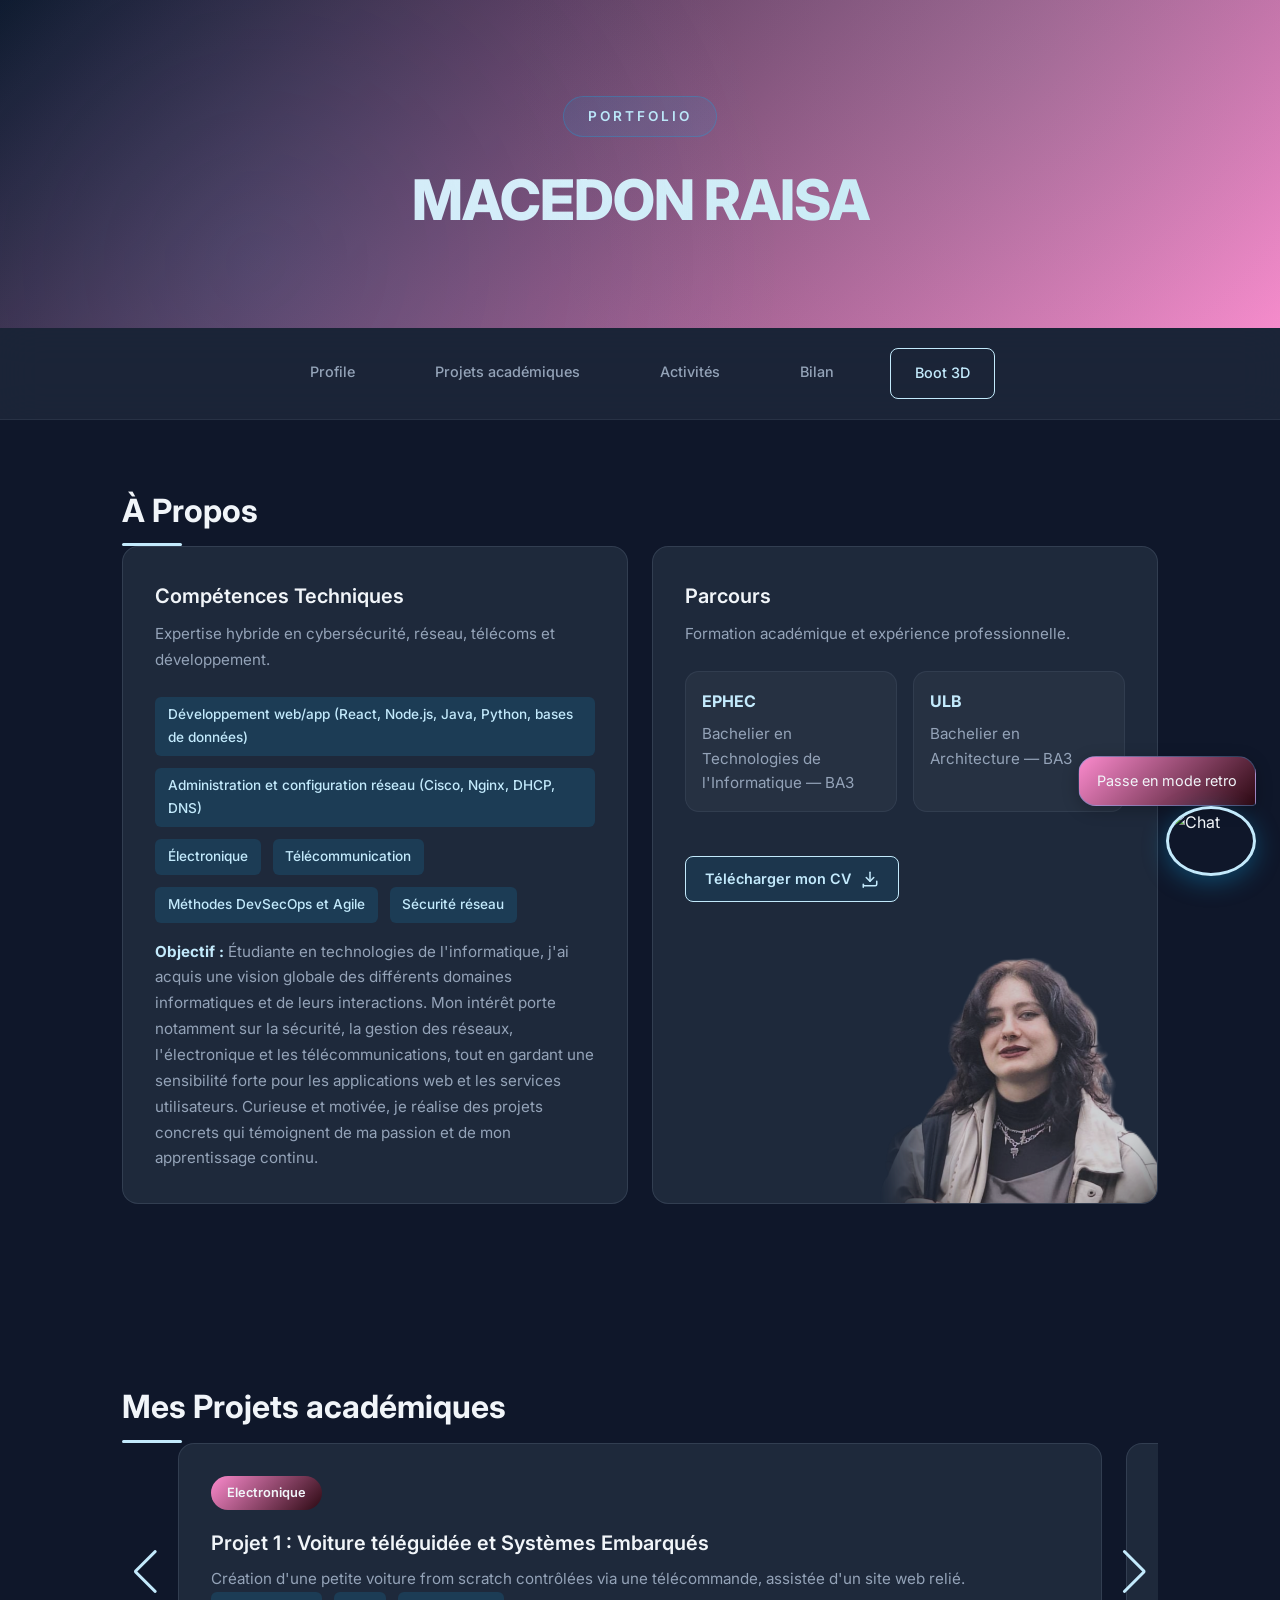
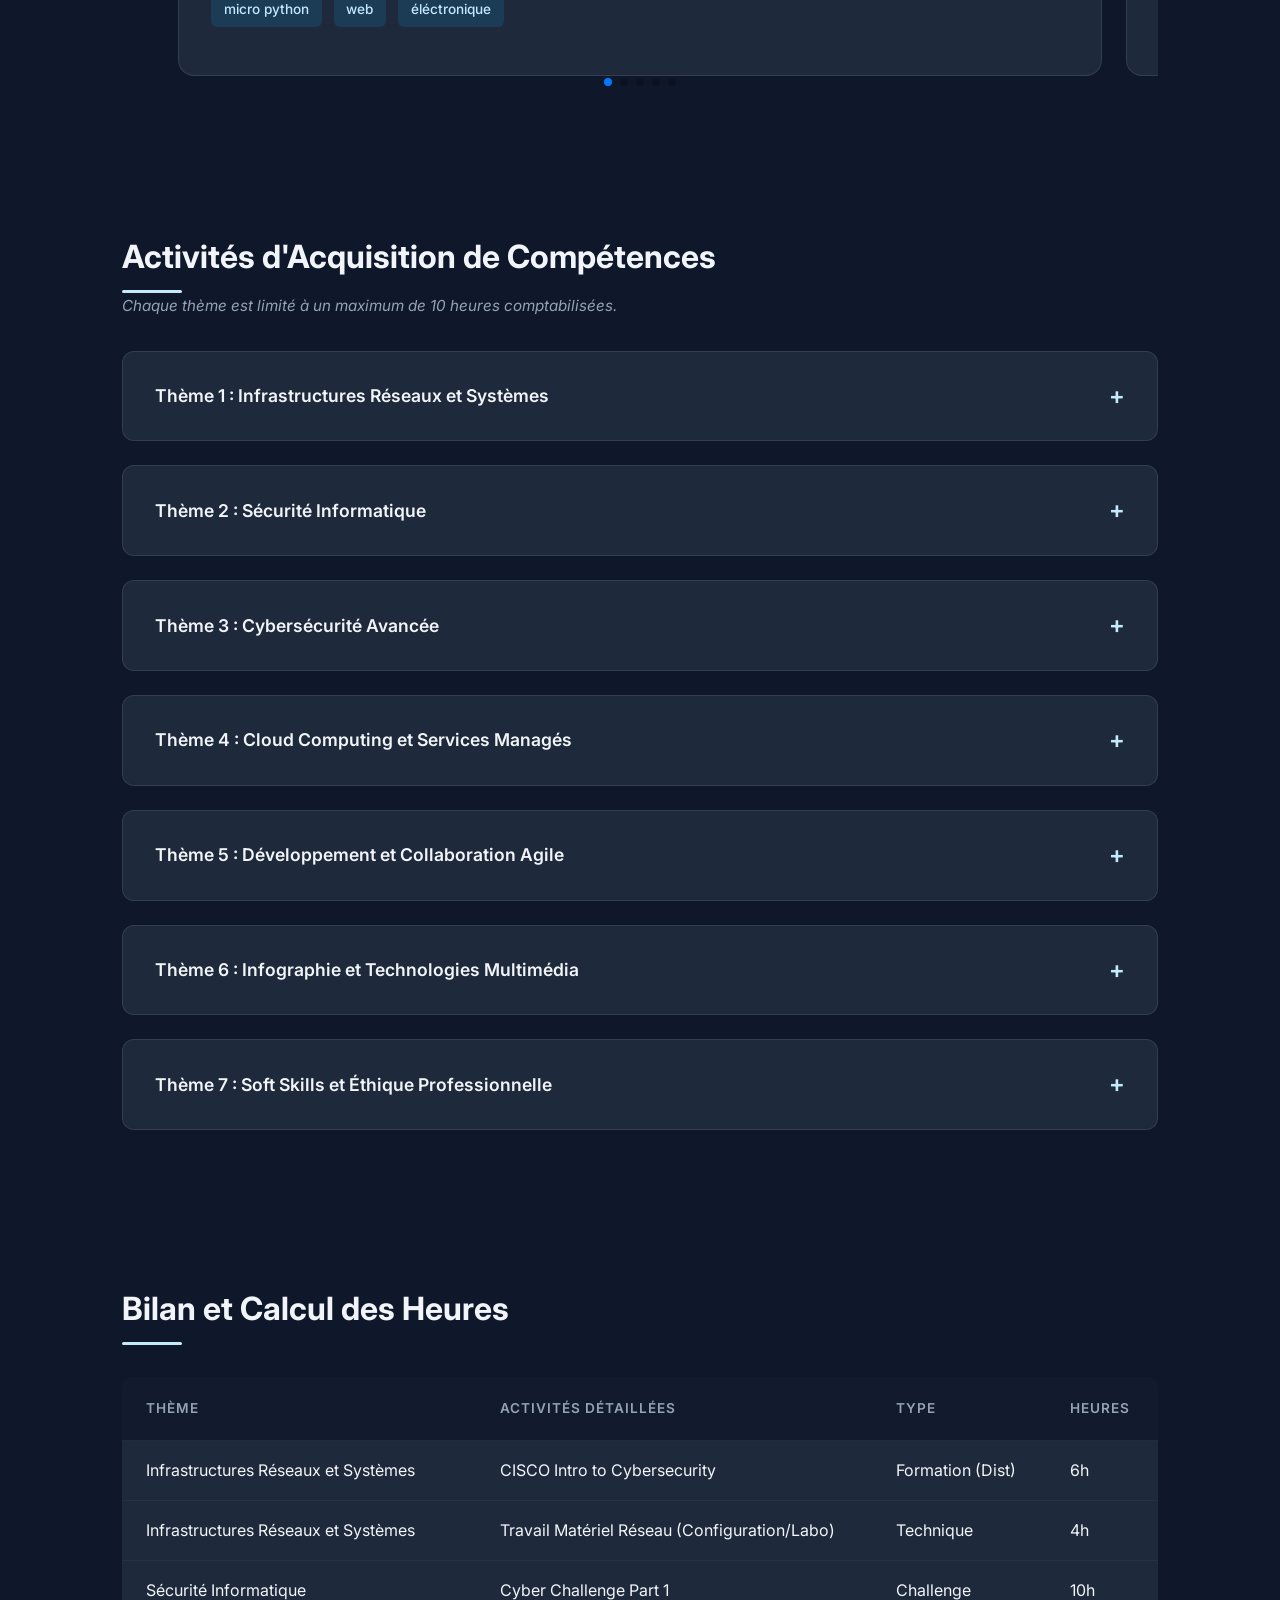
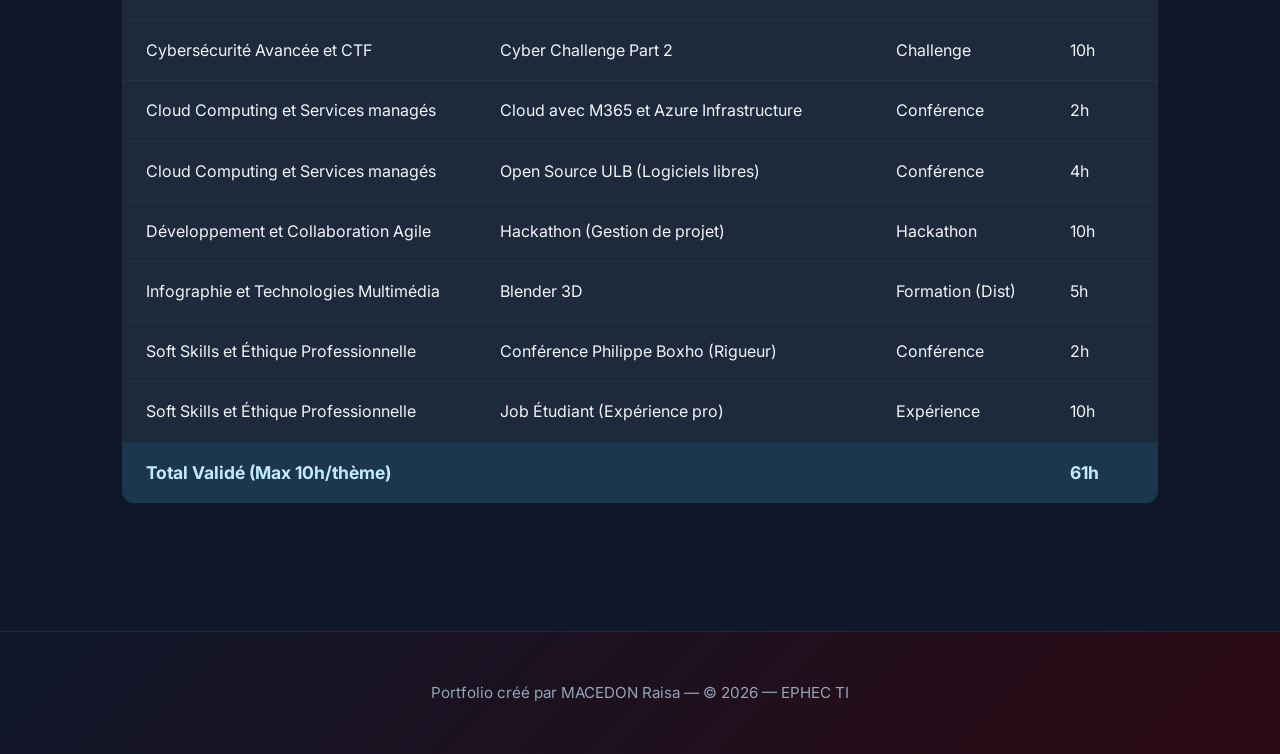
==== commit 2a5da03c: "almost done" ====
--- a/index.html
+++ b/index.html
@@ -87,7 +87,7 @@
                     <div class="swiper-slide">
                         <div class="card">
                             <span class="hours-tag">Electronique</span>
-                            <h3>Projet 1 : Voiture téléguidée</h3>
+                            <h3>Projet 1 : Voiture téléguidée et Systèmes Embarqués</h3>
                             <p>Création d'une petite voiture from scratch contrôlées via une télécommande, assistée d'un site web relié.</p>
                             <div class="skills-grid"><span>micro python</span><span>web</span><span>éléctronique</span></div>
                         </div>
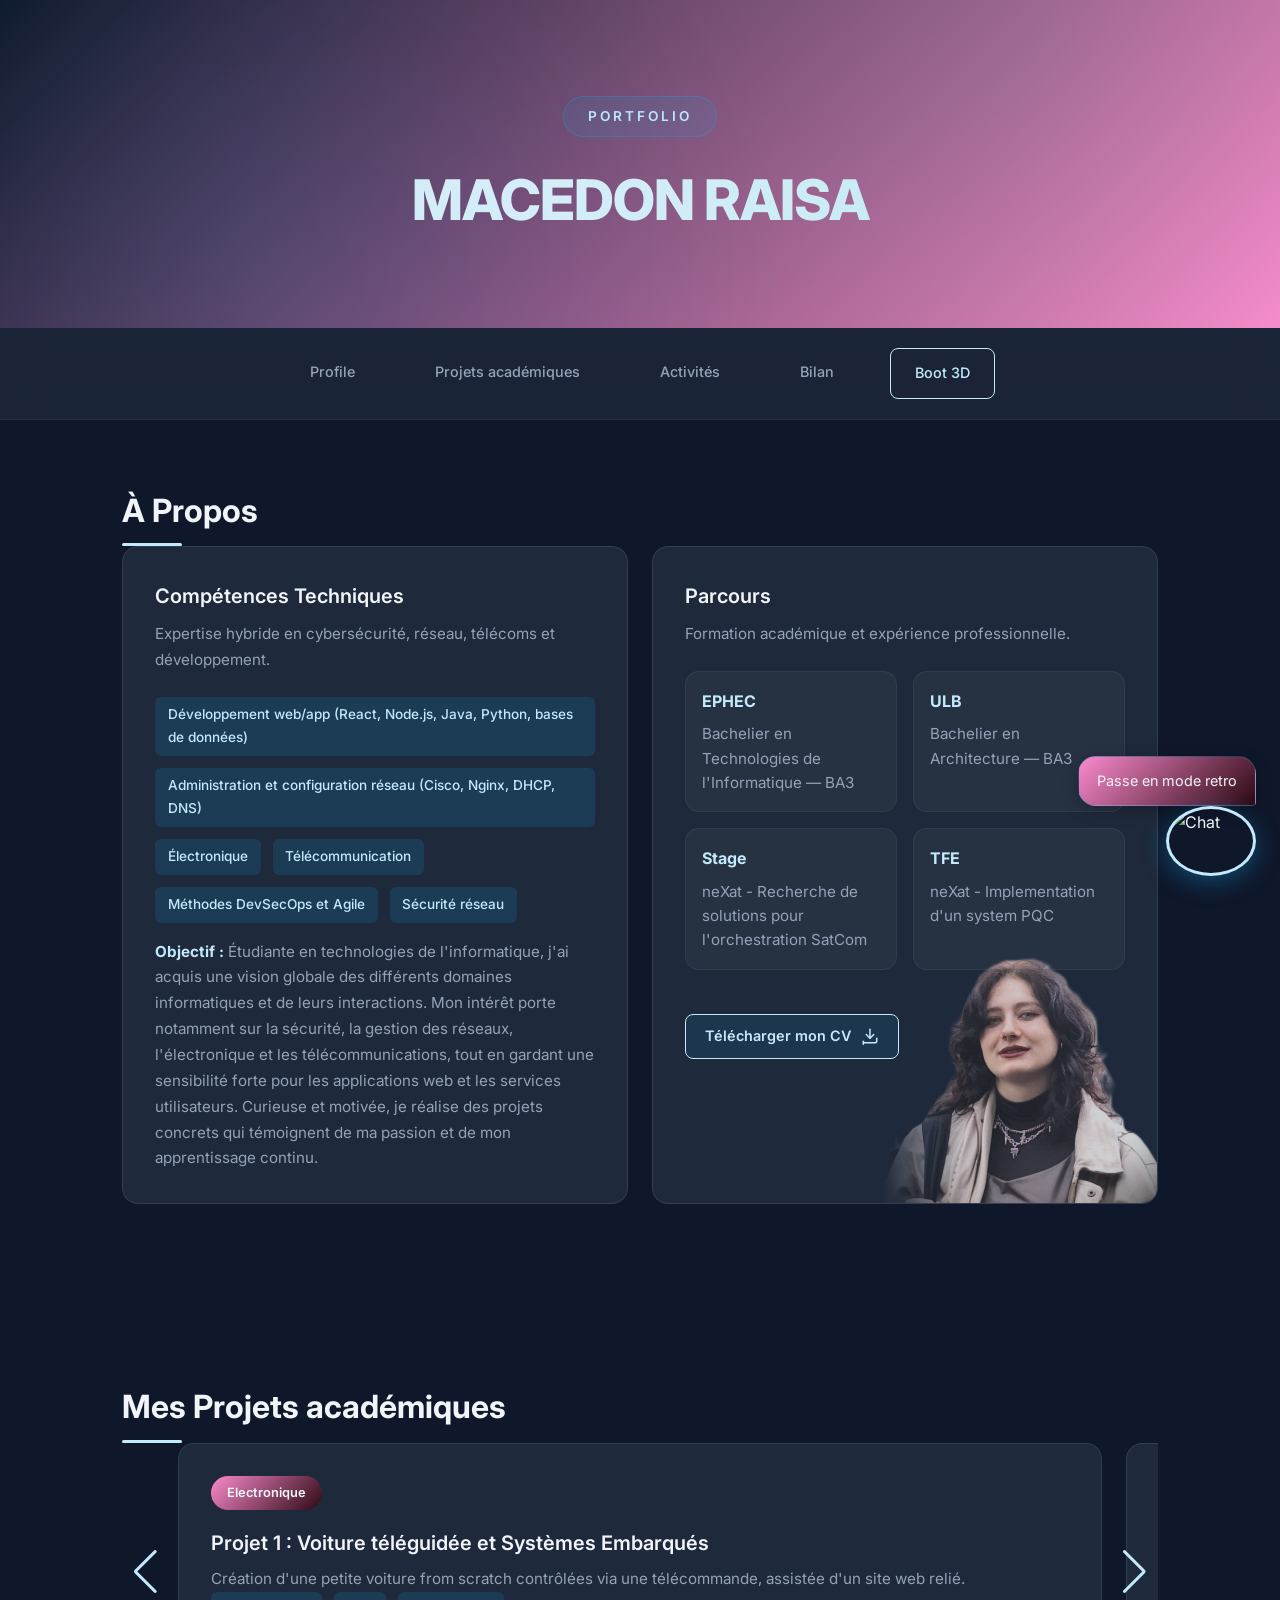
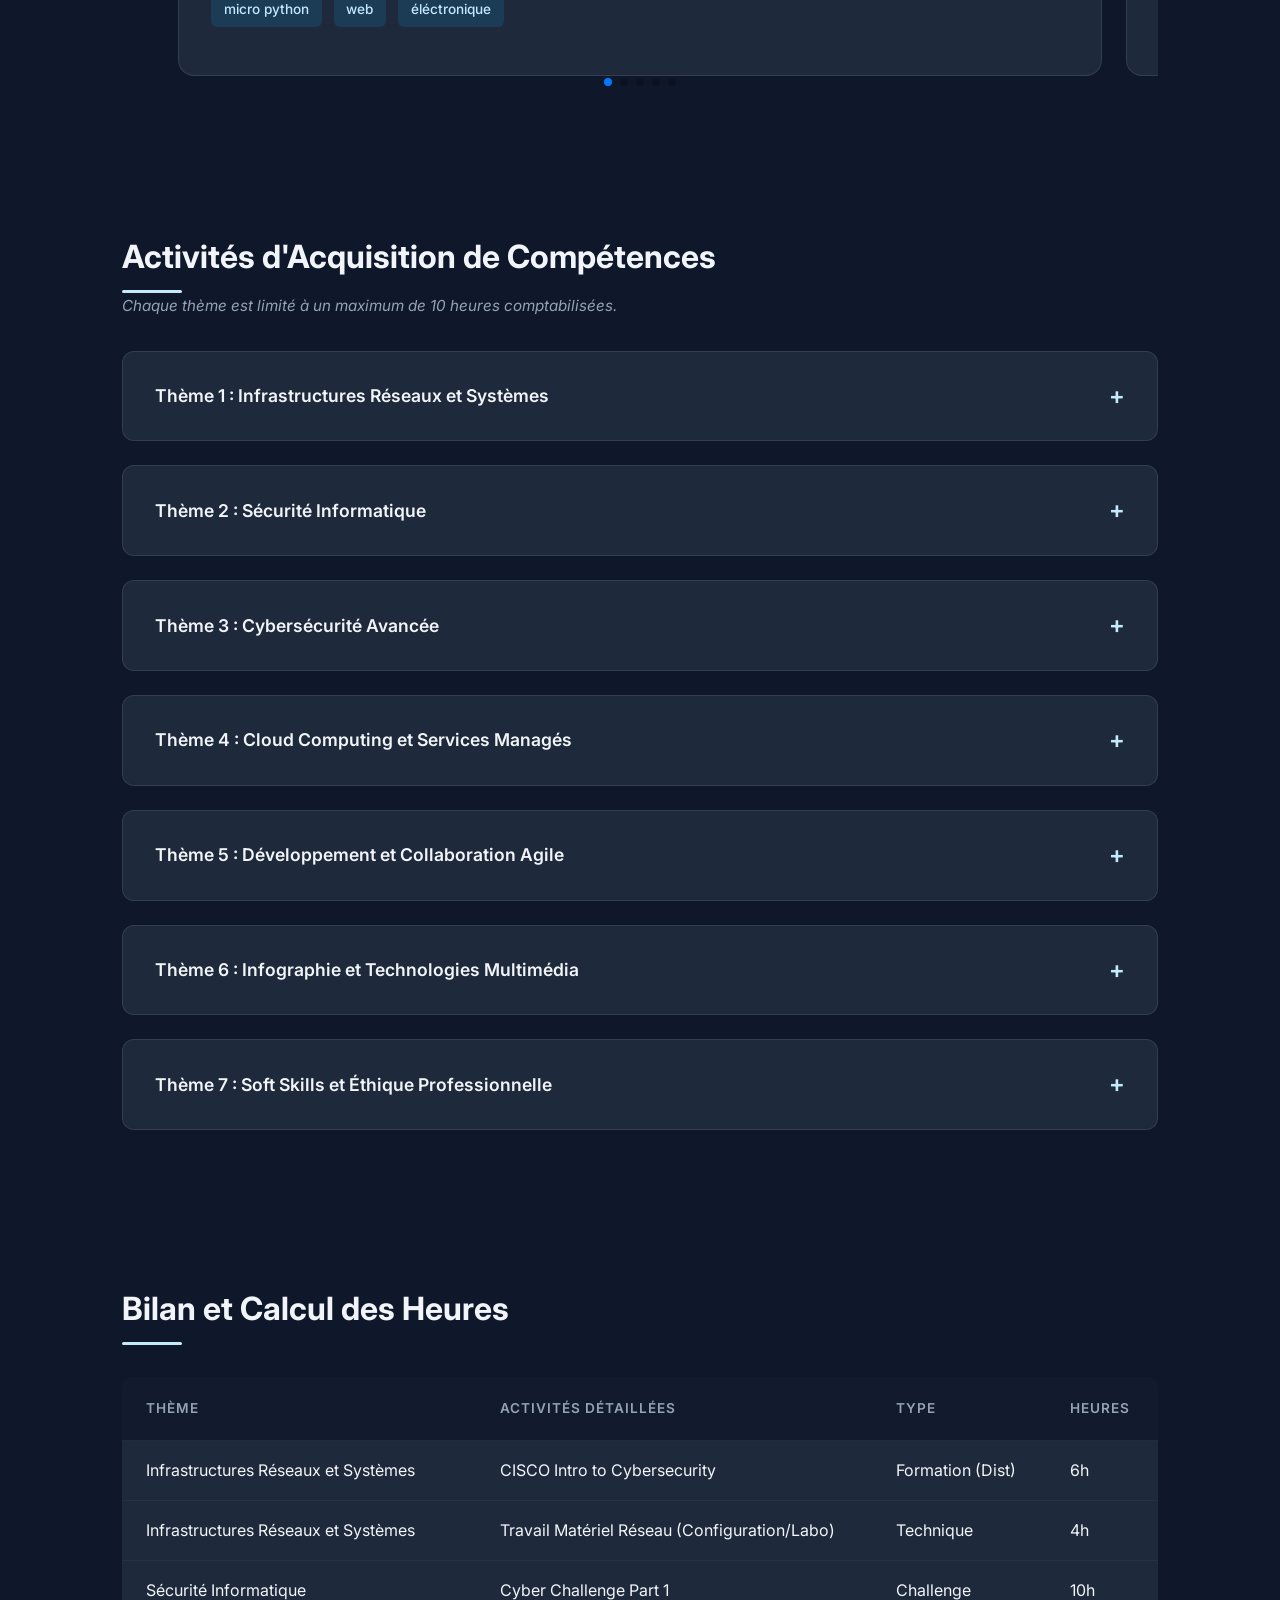
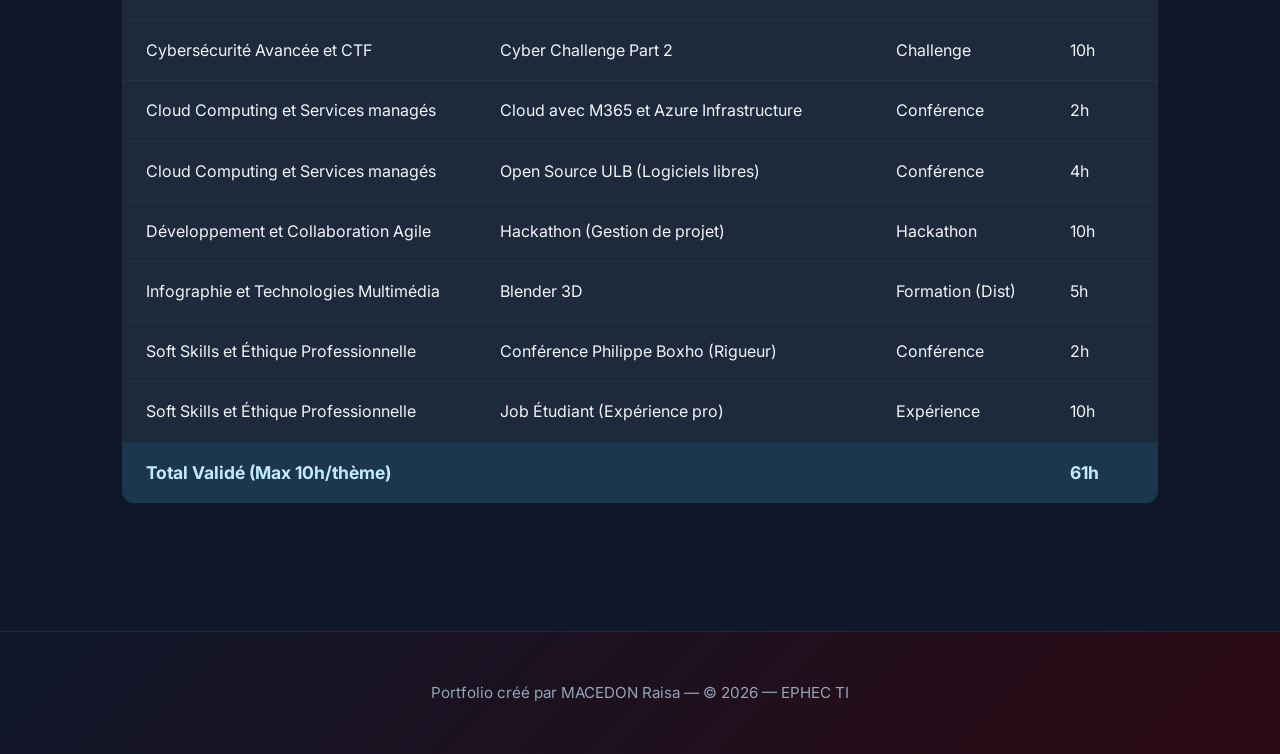
==== commit 4945540a: "plus sage et tfe" ====
--- a/index.html
+++ b/index.html
@@ -3,9 +3,9 @@
 <head>
     <meta charset="UTF-8">
     <meta name="viewport" content="width=device-width, initial-scale=1.0">
-    <title>Portfolio IT | Spécialisation Cybersécurité & Télécoms</title>
+    <title>Portfolio Macedon Raisa</title>
     <link rel="stylesheet" href="style.css">
-    <link rel="icon" href="data:,">
+    <link rel="icon" href="img/blas2.png">
     <link rel="preconnect" href="https://fonts.googleapis.com">
     <link rel="preconnect" href="https://fonts.gstatic.com" crossorigin>
     <link href="https://fonts.googleapis.com/css2?family=Inter:wght@400;500;600;700;800&display=swap" rel="stylesheet">
@@ -64,6 +64,14 @@
                         <div class="journey-item">
                             <h4>ULB</h4>
                             <p>Bachelier en Architecture — BA3</p>
+                        </div>
+                        <div class="journey-item">
+                            <h4>Stage</h4>
+                            <p>neXat - Recherche de solutions pour l'orchestration SatCom</p>
+                        </div>
+                        <div class="journey-item">
+                            <h4>TFE</h4>
+                            <p>neXat - Implementation d'un system PQC</p>
                         </div>
                     </div>
                     <a href="cv.pdf" download="CV_MACEDON_Raisa.pdf" class="download-btn">
--- a/style.css
+++ b/style.css
@@ -262,7 +262,7 @@
     object-fit: cover;
     object-position: top center;
     border-radius: 20px 0 0 0;
-    z-index: 50;
+    z-index: 0;
     opacity: 0.88;
     mask-image: linear-gradient(to right, rgba(0,0,0,0) 0%, rgba(0,0,0,1) 30%);
     mask-composite: intersect;
